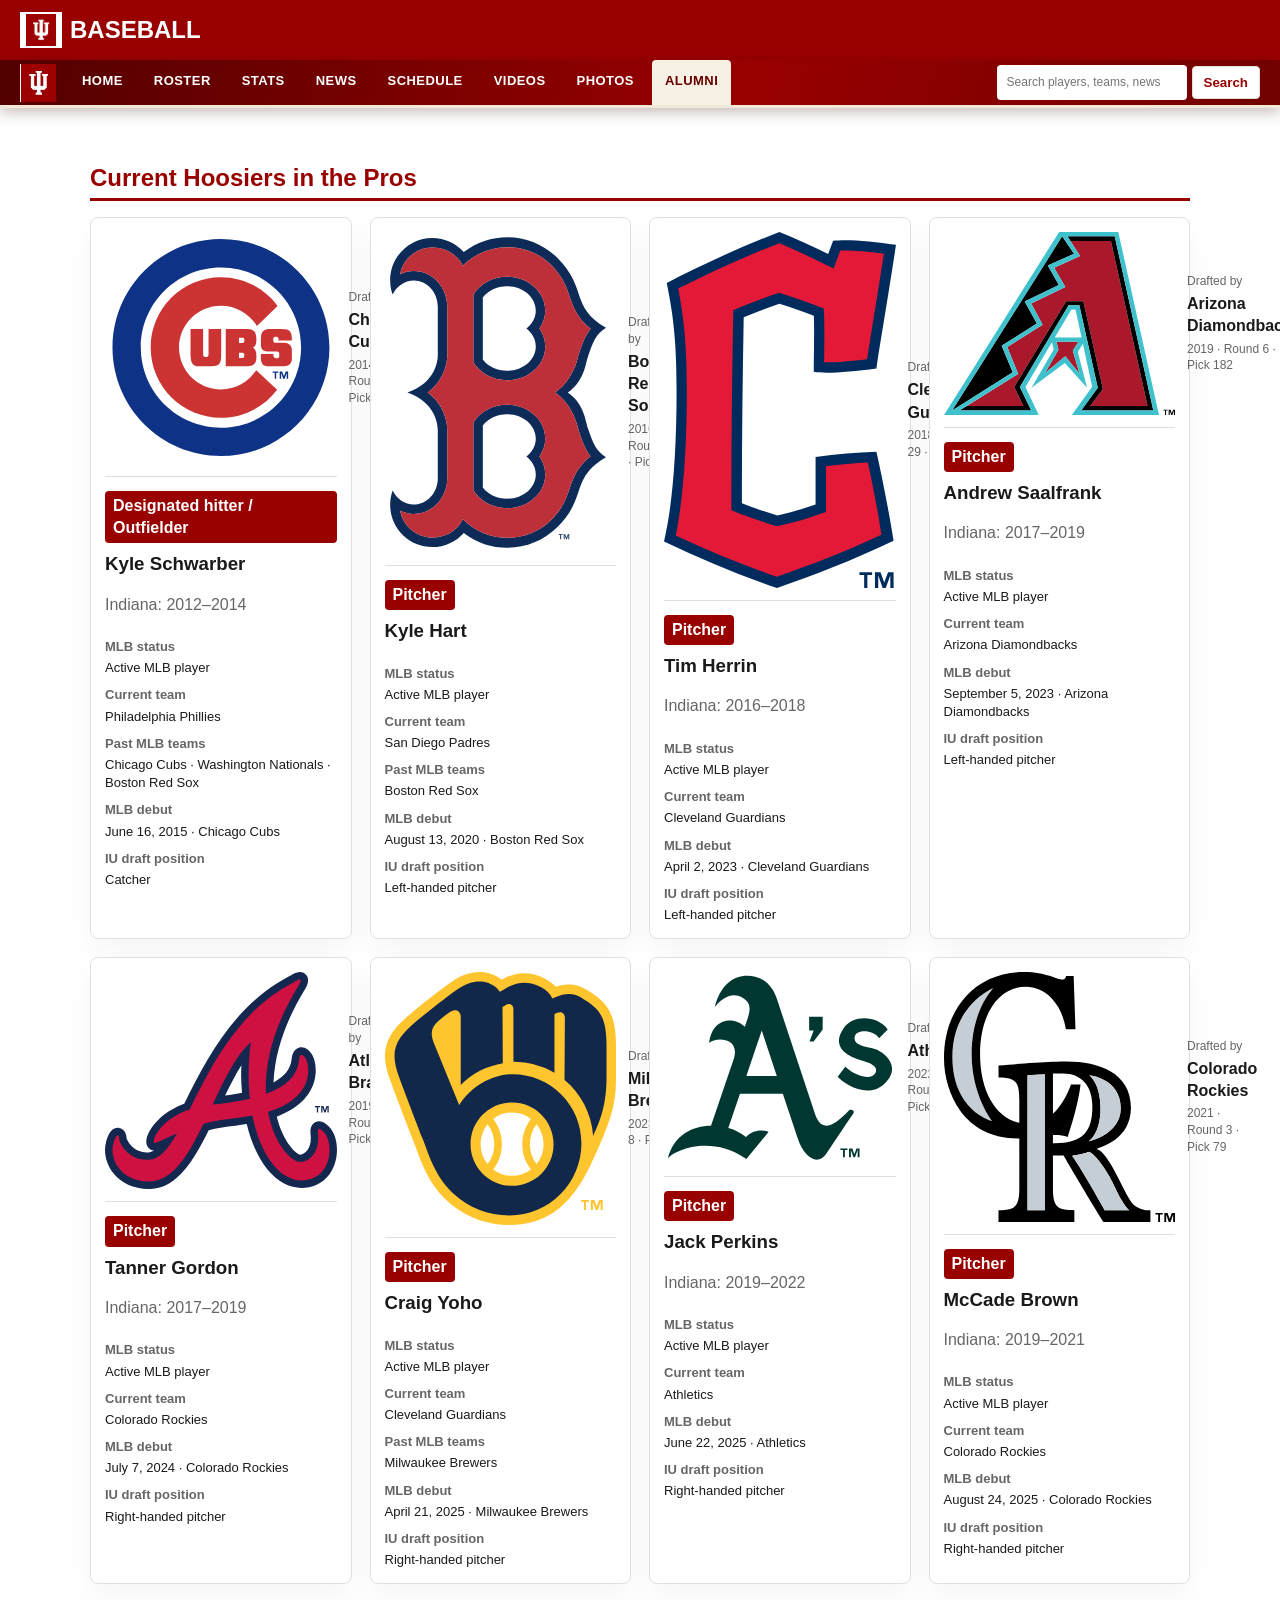
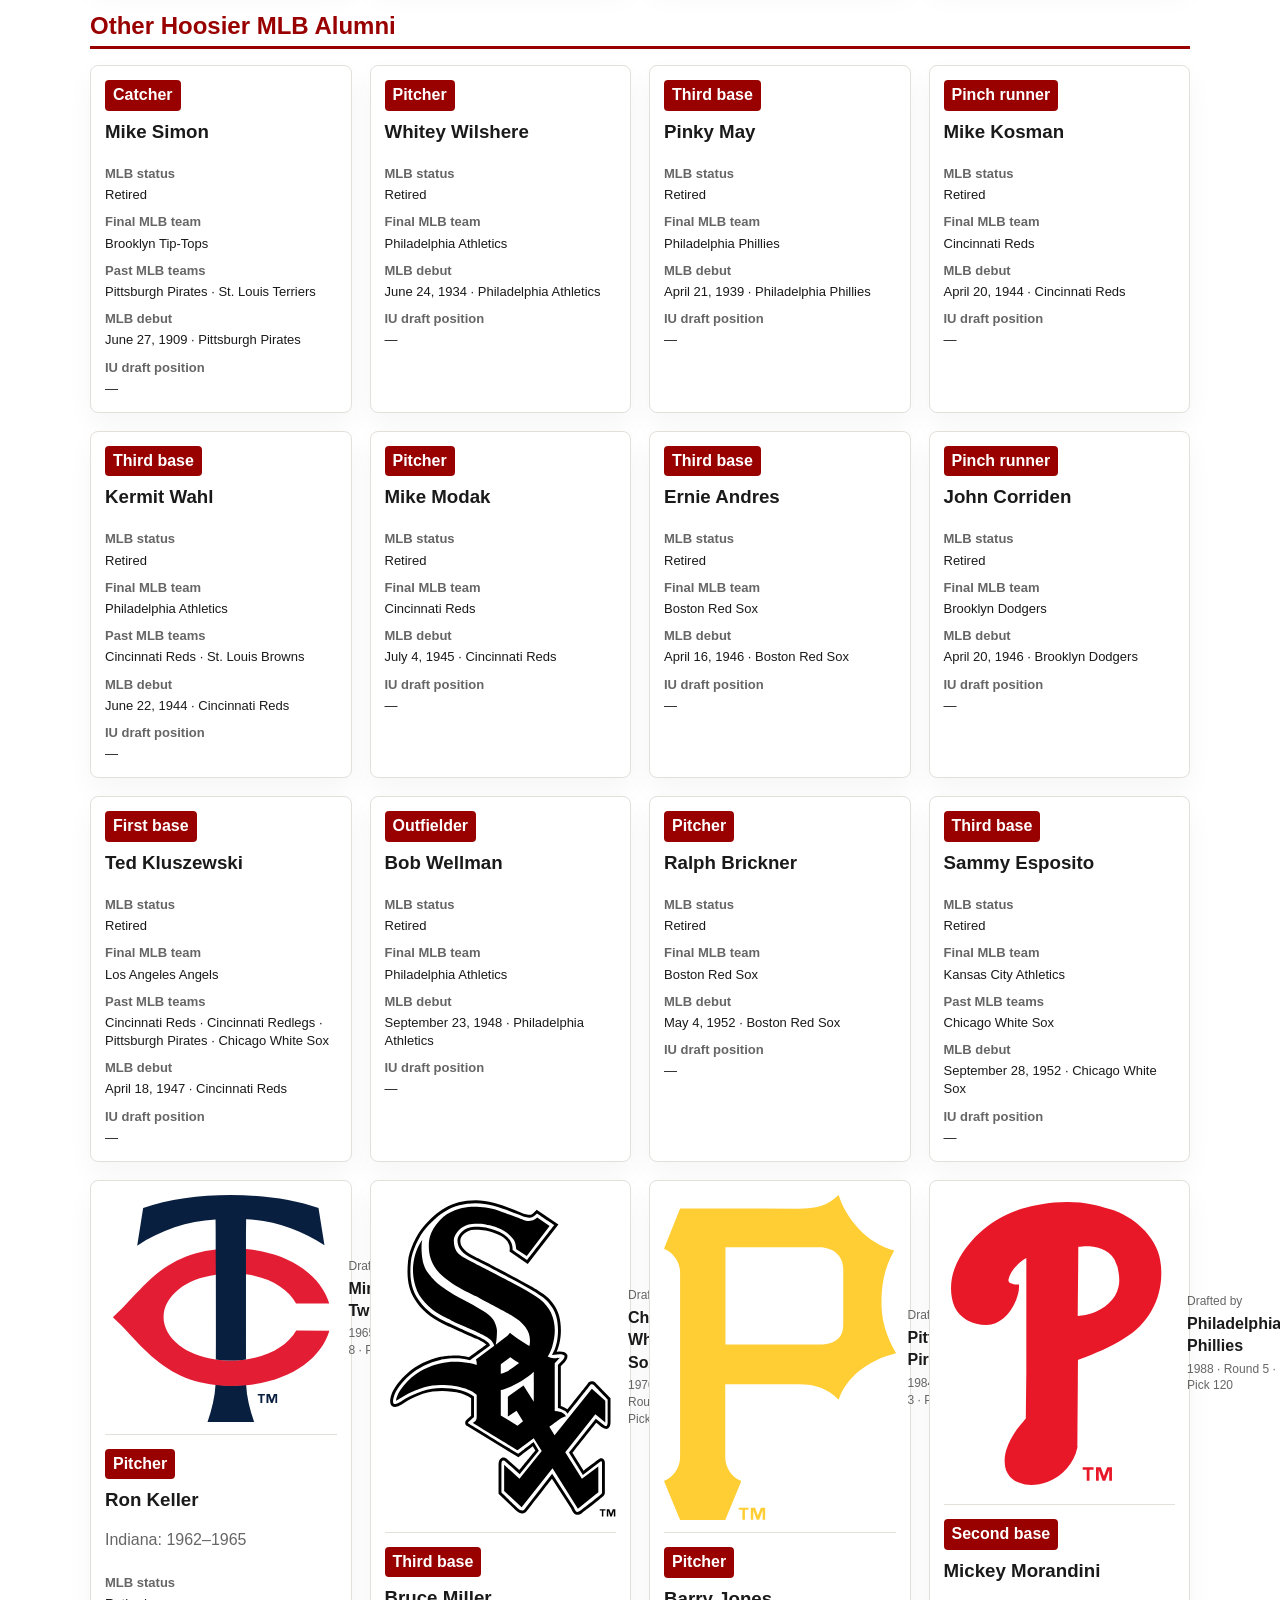
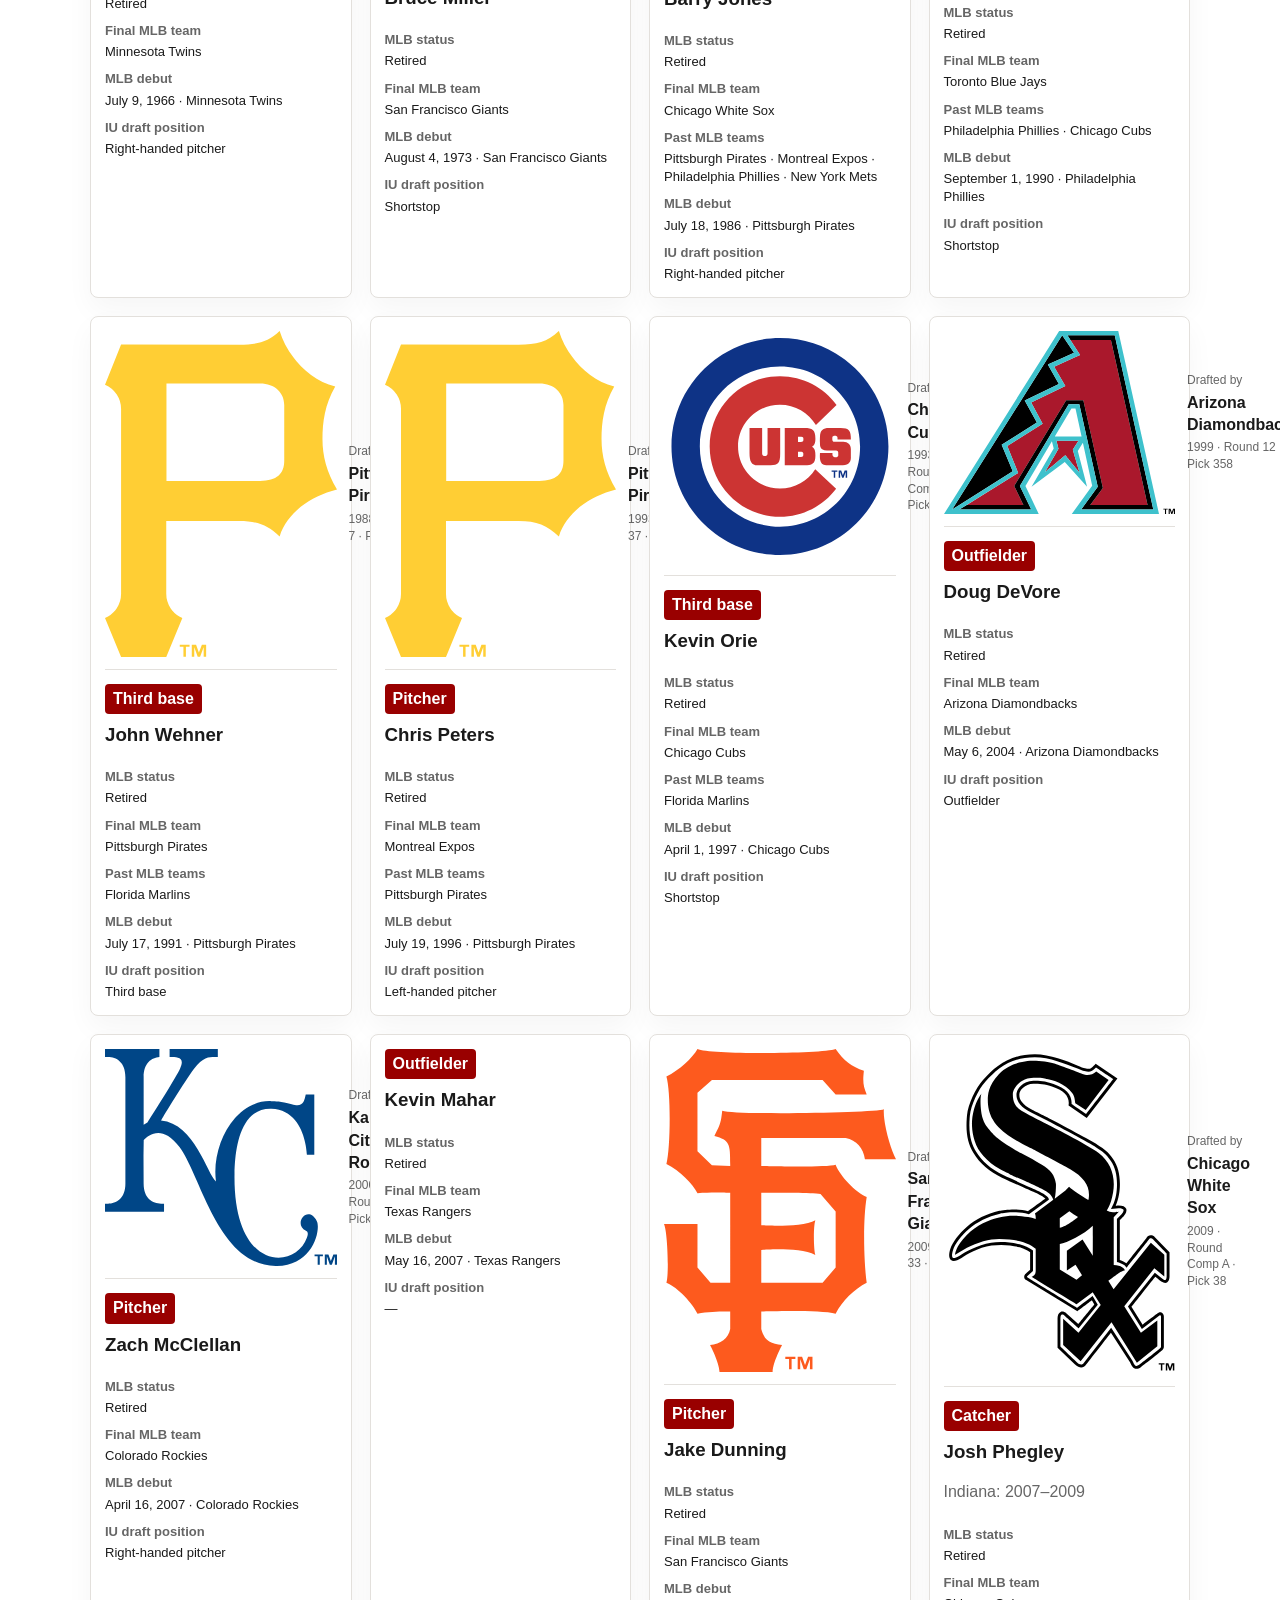
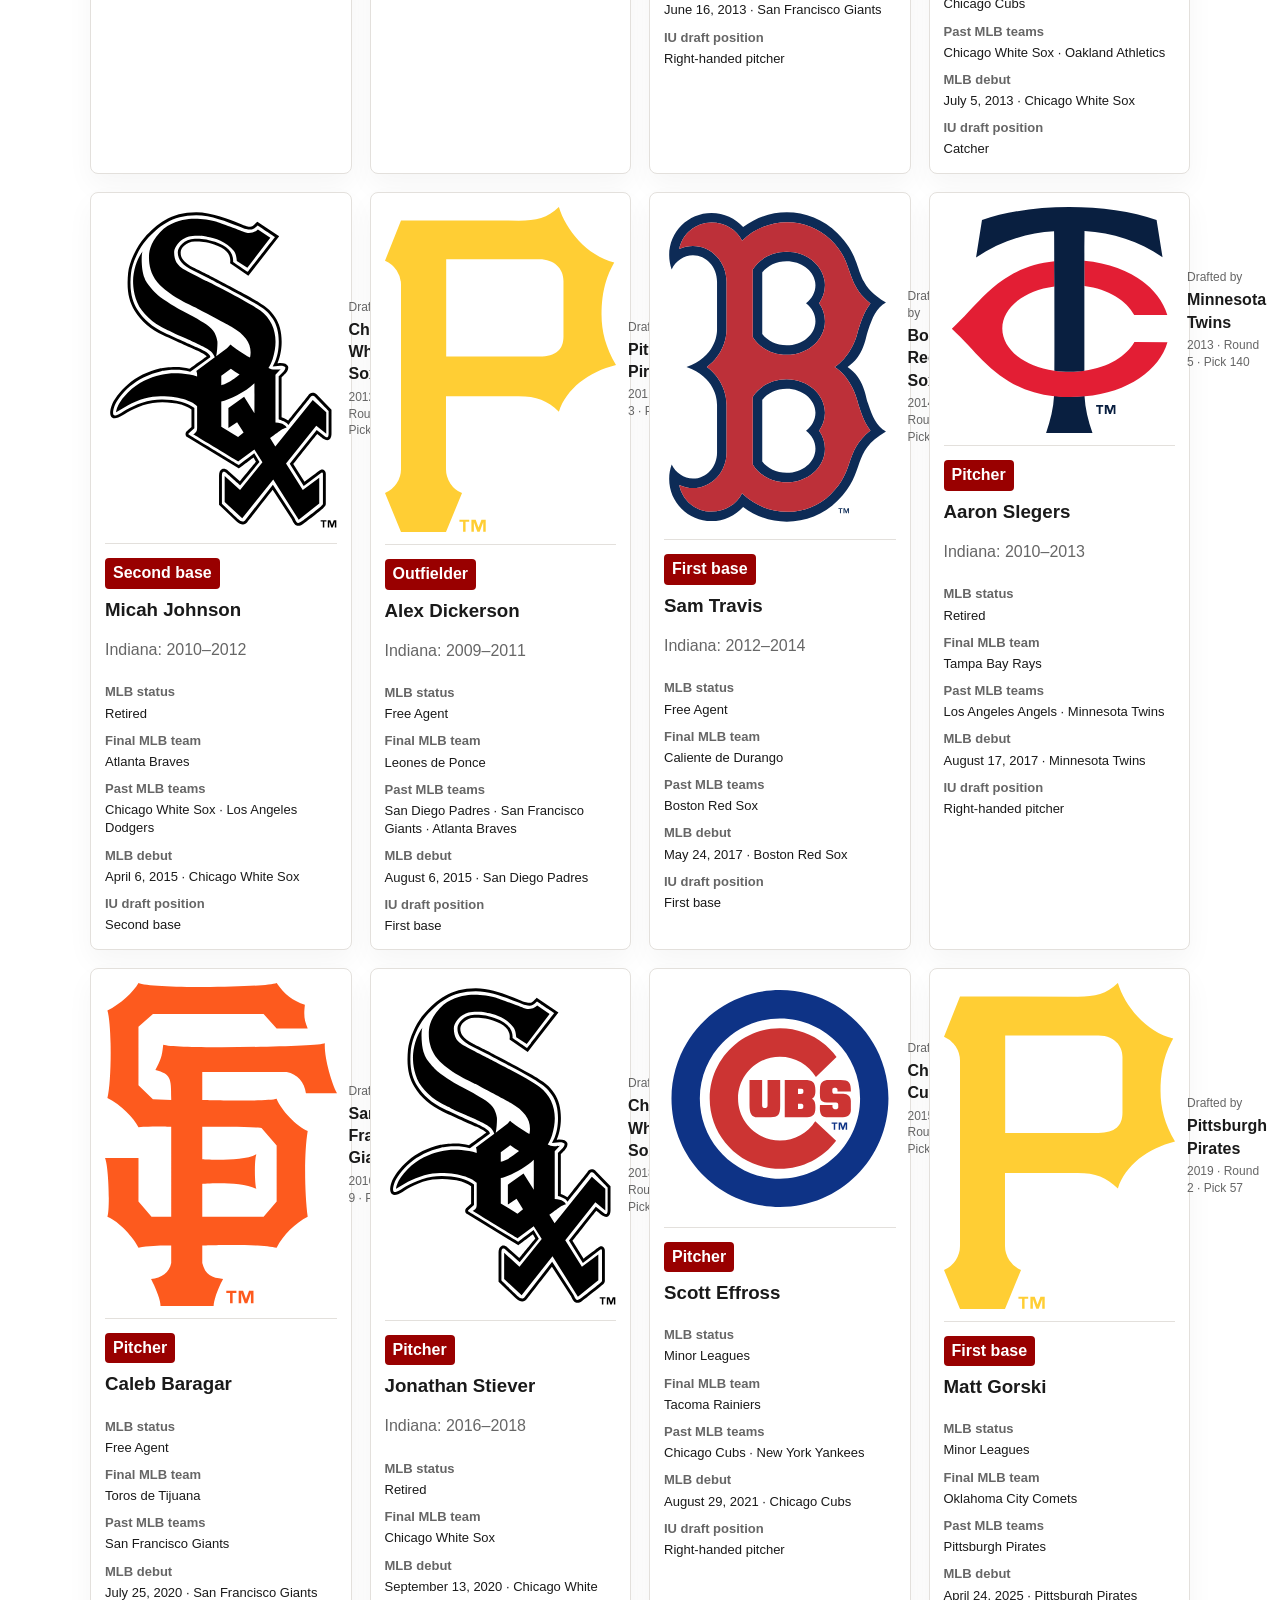
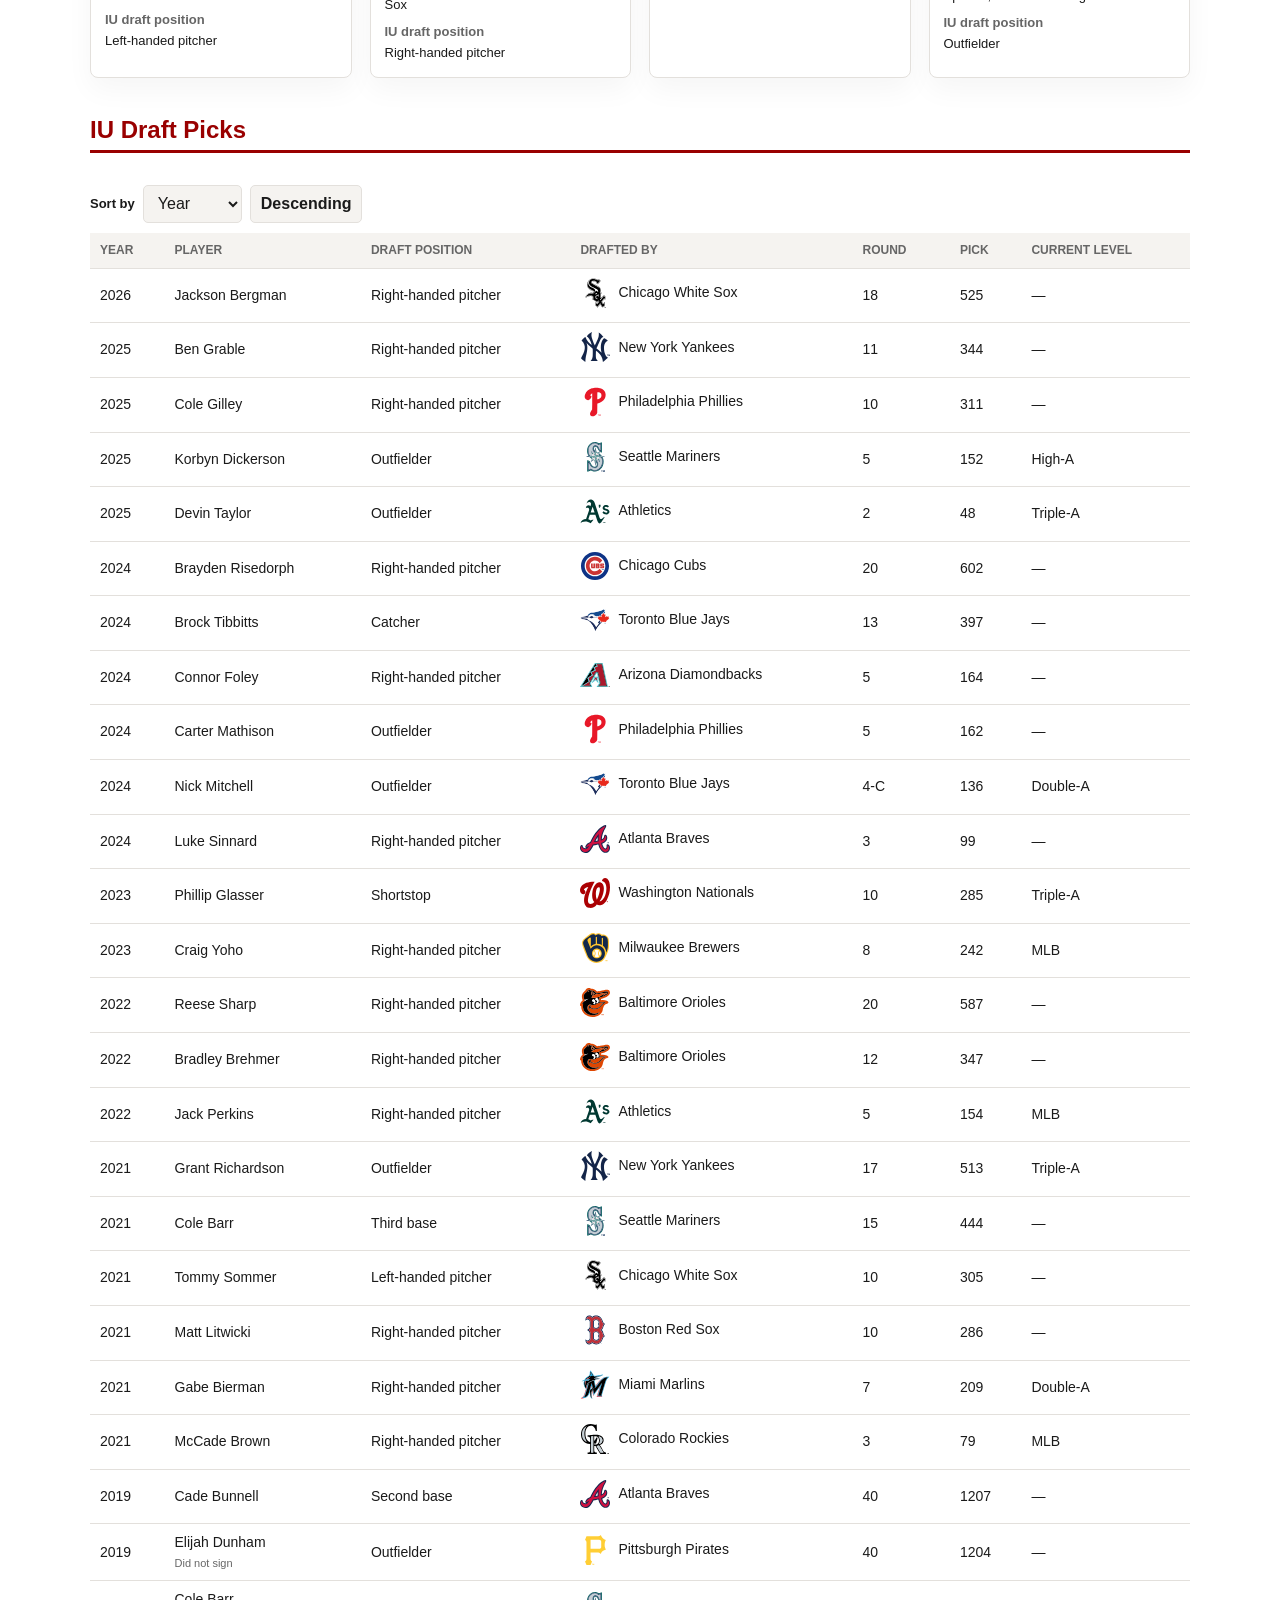
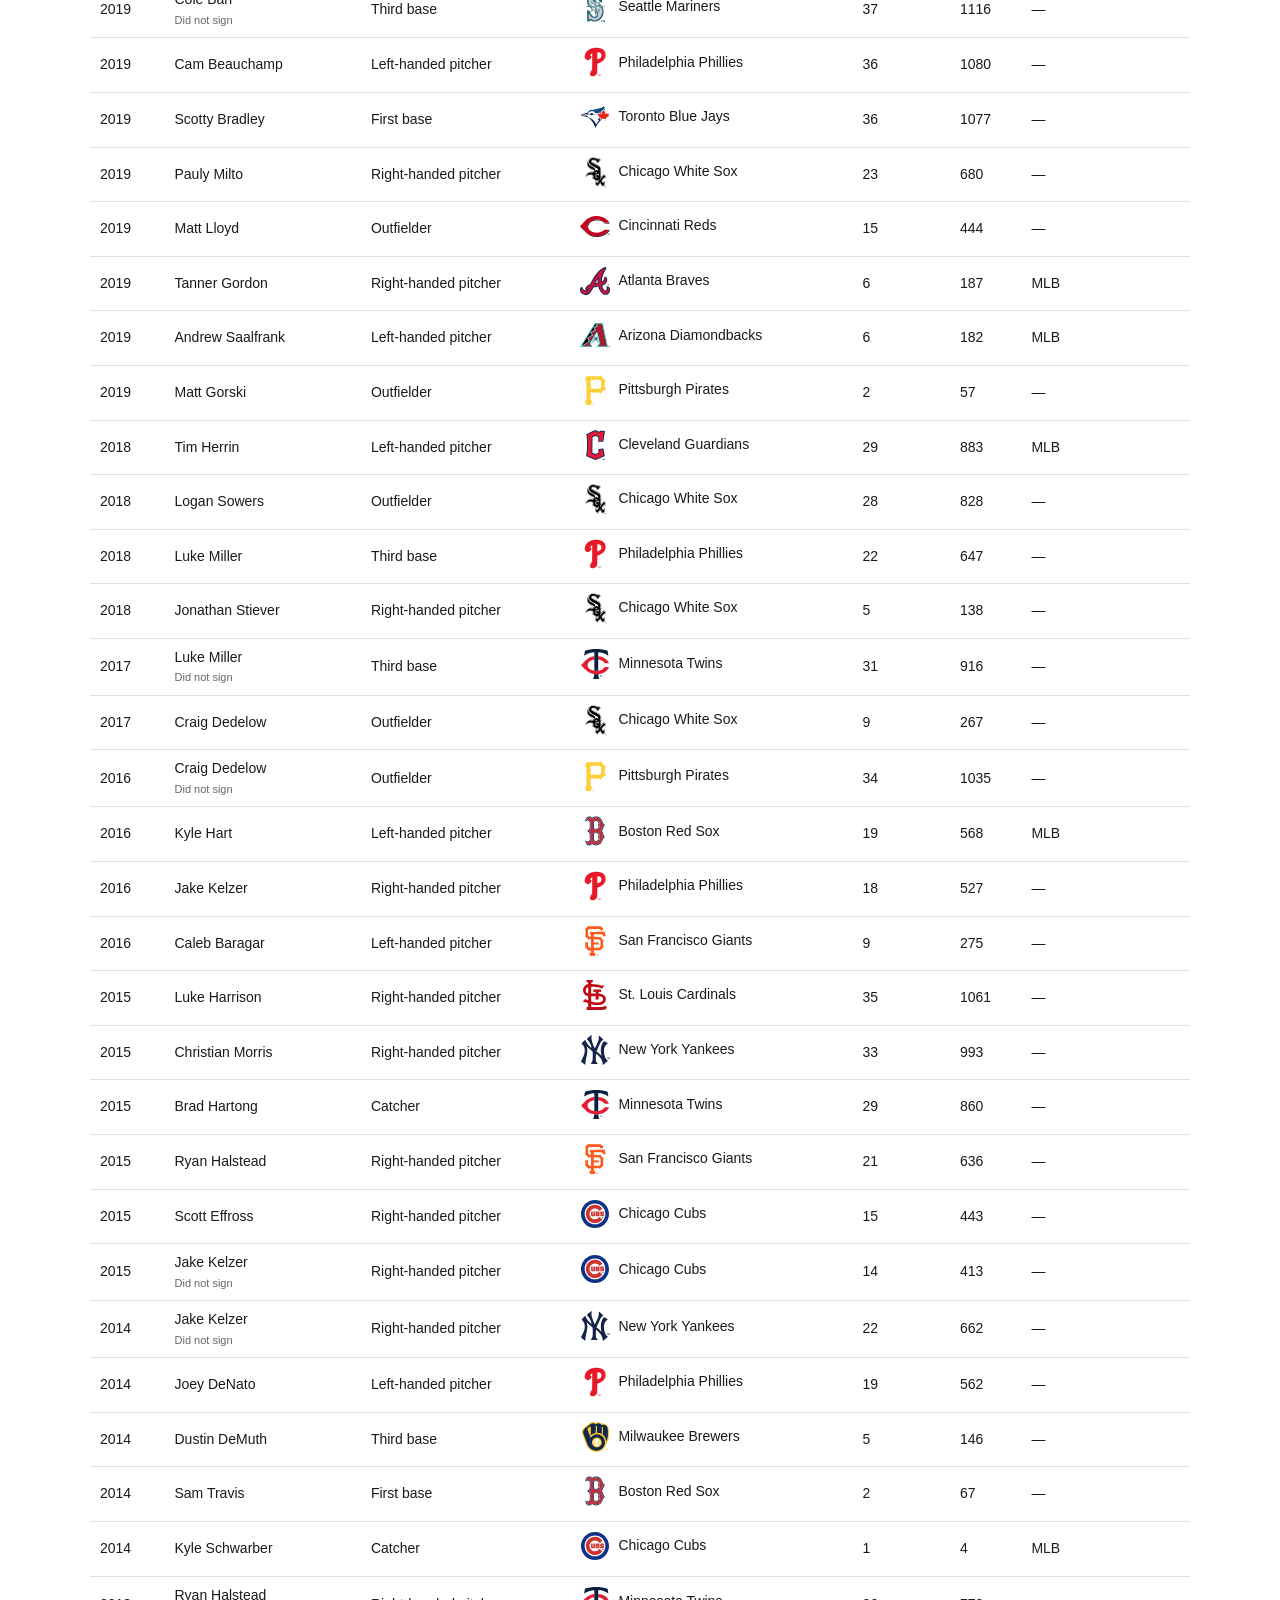
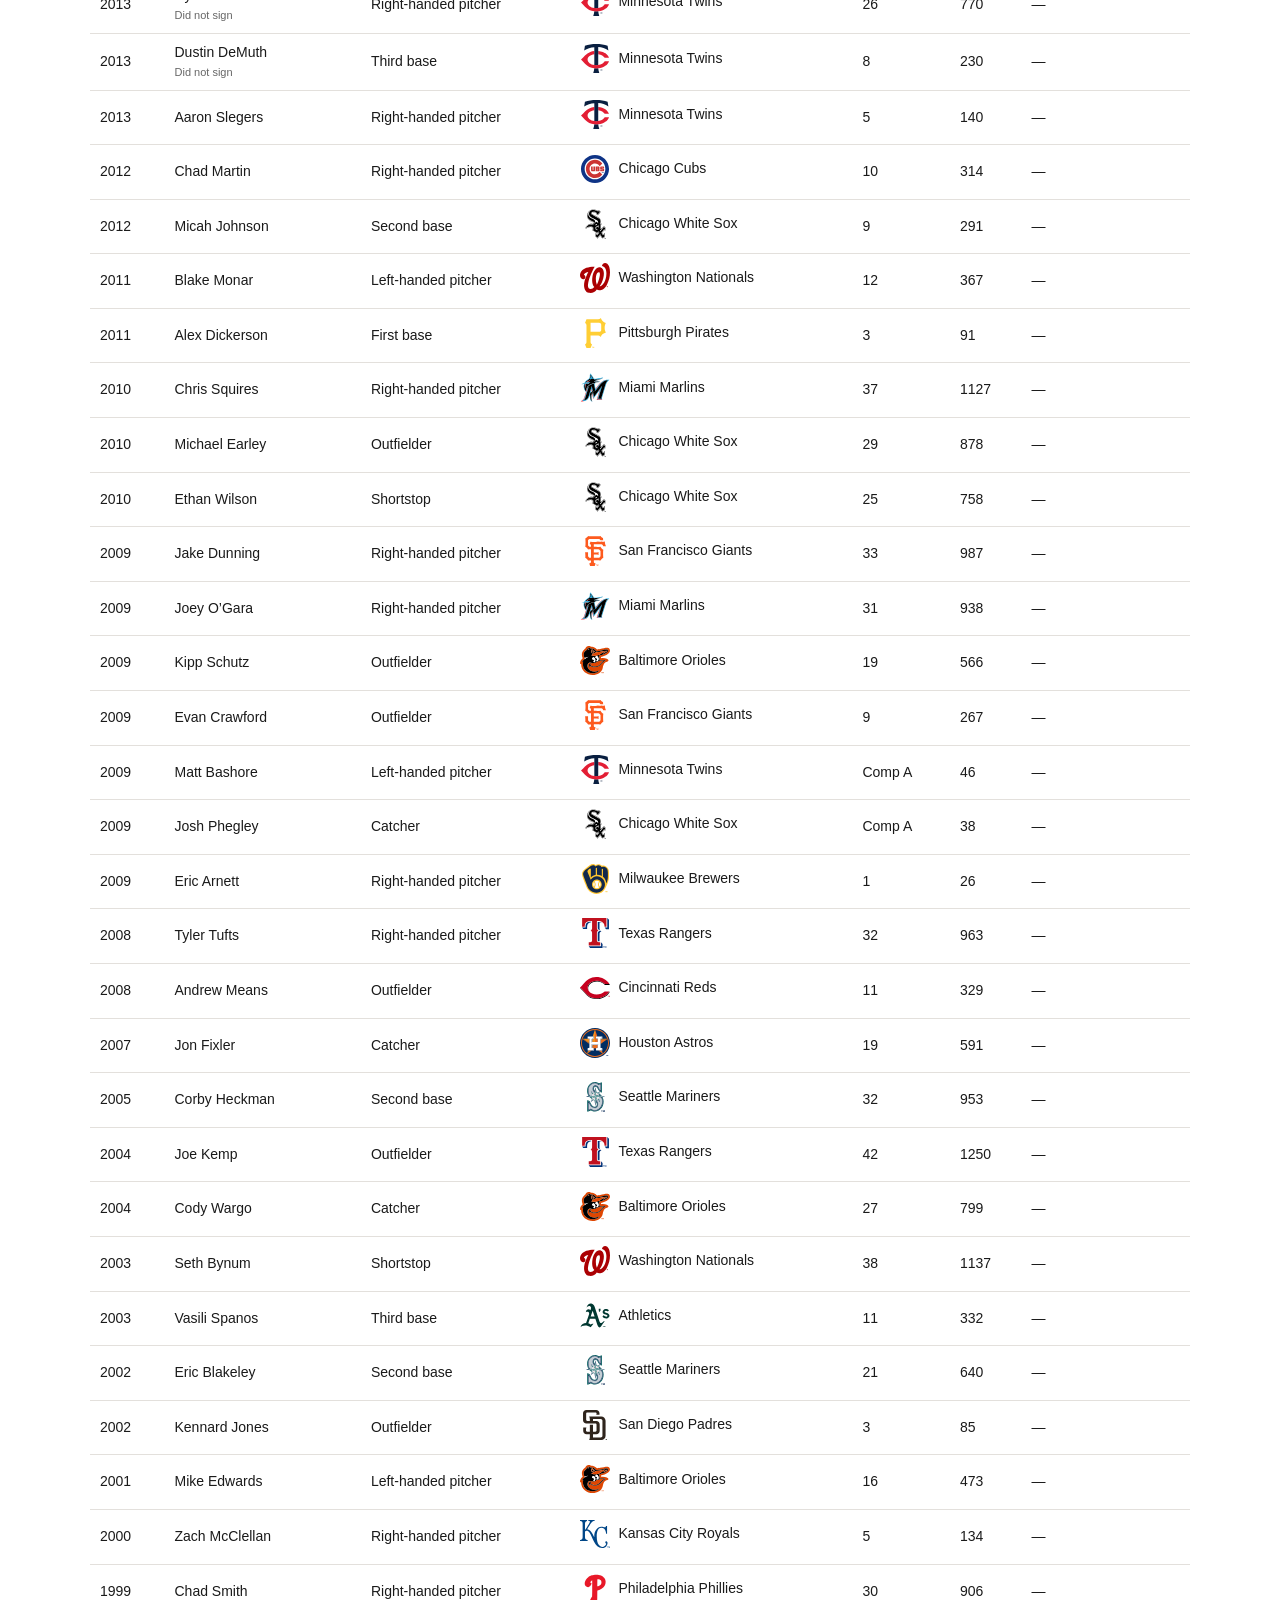
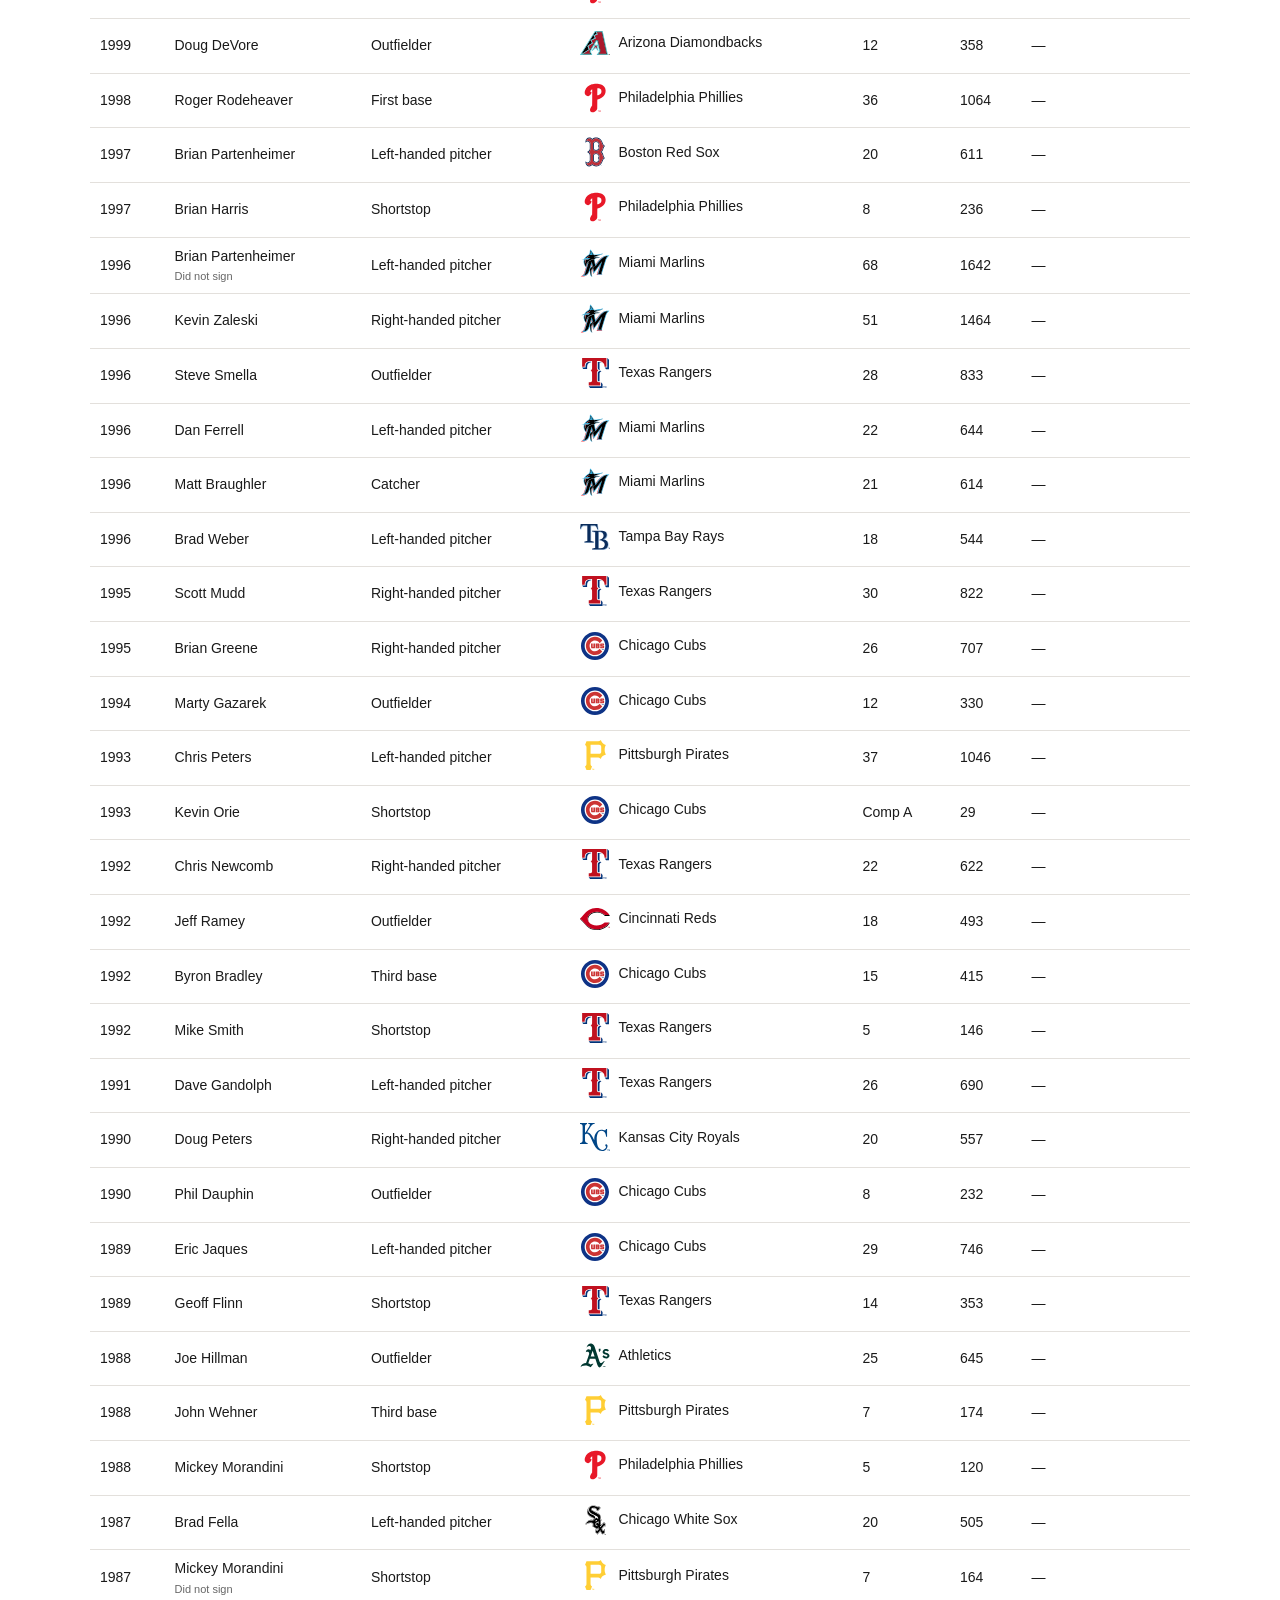
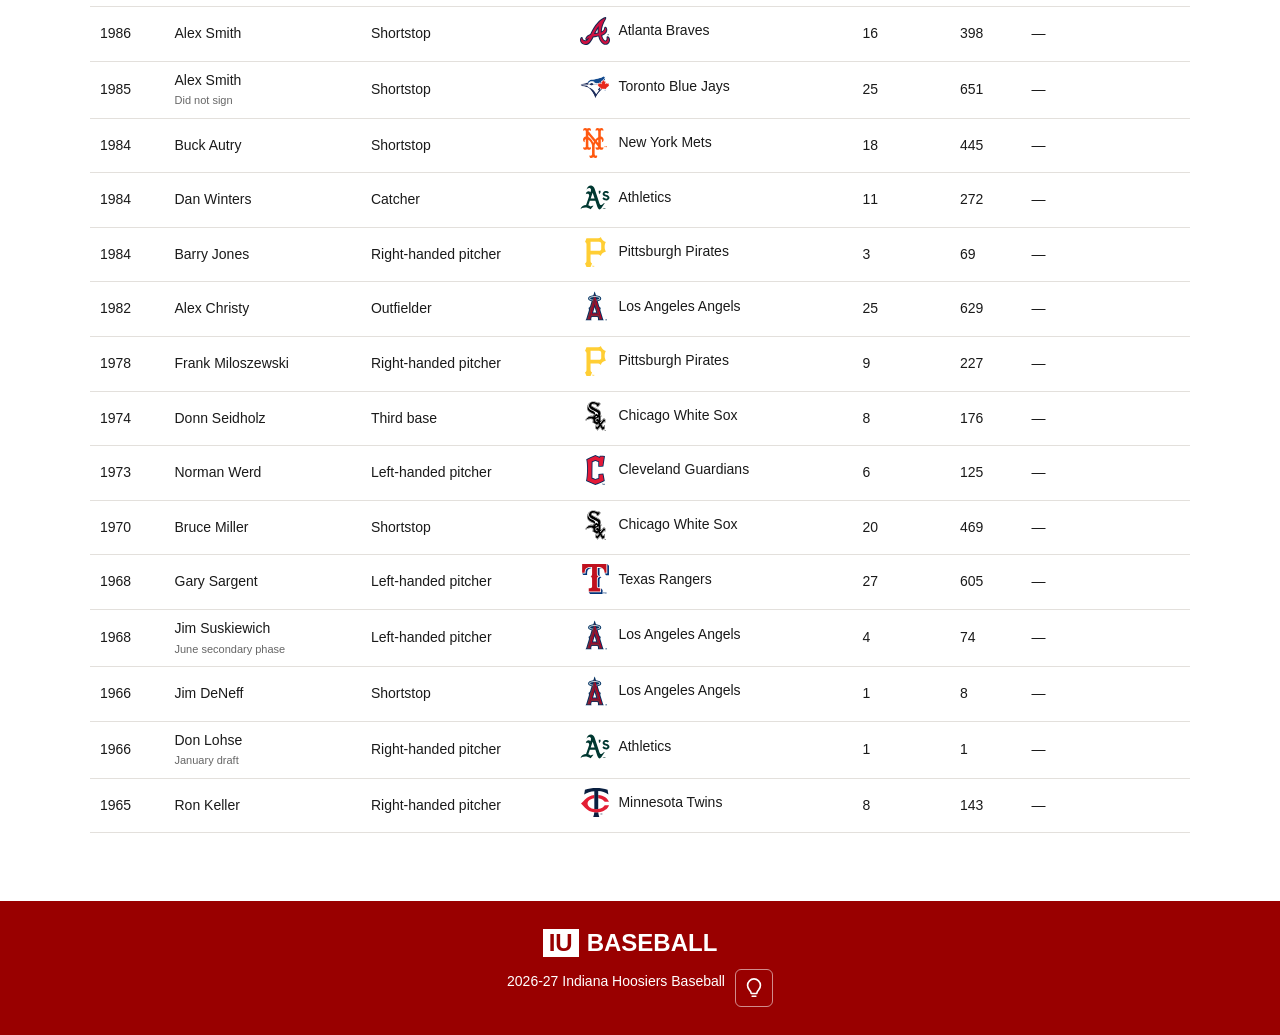
==== Alumni.html @ c3f351bb "hi" ====
<!DOCTYPE html>
<html lang="en"><head><meta charset="utf-8">
<meta name="viewport" content="width=device-width,initial-scale=1">
<title>IU Baseball - Alumni</title>
<link rel="stylesheet" href="style.css">
</head><body>
<header class="top"><a class="brand" href="index.html"><b><img src="images/iu-altius-logo.jpg" alt="IU"></b> BASEBALL</a></header>
<nav class="sub" aria-label="Main navigation"><a href="index.html">Home</a><a href="Roster.html">Roster</a><a href="Stats.html">Stats</a><a href="News.html">News</a><a href="Schedule.html">Schedule</a><a href="Videos.html">Videos</a><a href="Photos.html">Photos</a><form class="site-search" action="Search.html" role="search"><input type="search" name="q" placeholder="Search players, teams, news" aria-label="Search players, opponents, and articles"><button type="submit">Search</button></form></nav>
<main id="app" data-view="alumni"></main>
<footer><div class="brand" style="justify-content:center"><b>IU</b> BASEBALL</div>2026-27 Indiana Hoosiers Baseball</footer>
<script src="Data.js"></script>
<script src="DraftHistory.js"></script>
<script src="Render.js"></script>
<div class="modal-bg" id="modalBg"><div class="modal"><div class="mhead"><h3 id="mTitle"></h3><button class="mclose" onclick="closeModal()">&times;</button></div><div class="mbody" id="mBody"></div></div></div>
</body></html>
---- style.css ----
:root{--c:#990000;--d:#5c0000;--ink:#1a1a1a;--m:#666;--l:#e3e0dc;--s:#f5f3f0}

*{box-sizing:border-box}

body{
  margin:0;
  font-family:"Helvetica Neue",Arial,sans-serif;
  color:var(--ink);
  line-height:1.4;
}

a{
  color:inherit;
  text-decoration:none;
}

a:focus-visible{
  outline:3px solid #000;
  outline-offset:2px;
}

.top{
  background:var(--c);
  color:#fff;
  display:flex;
  align-items:center;
  padding:0 20px;
  height:60px;
  gap:8px;
}

.brand{
  font:700 24px/1 Impact,"Arial Narrow",sans-serif;
  display:flex;
  gap:8px;
  align-items:center;
  margin-right:20px;
}

.brand b{
  background:#fff;
  color:var(--c);
  padding:2px 6px;
  display:flex;
  align-items:center;
  justify-content:center;
}

.brand b img{
  display:block;
  width:30px;
  height:32px;
  object-fit:contain;
}

.top nav{
  display:flex;
  overflow-x:auto;
}

.top nav a{
  padding:20px 13px;
  font-weight:600;
  font-size:14px;
  white-space:nowrap;
}

.top nav a:hover{
  background:var(--d);
}

.sub{
  position:sticky;
  top:0;
  z-index:30;
  background:linear-gradient(105deg,#520000 0%,#990000 58%,#710000 100%);
  border-bottom:3px solid #f2e8d7;
  box-shadow:0 4px 14px rgba(56,0,0,.28);
  display:flex;
  align-items:center;
  gap:5px;
  padding:0 20px;
  overflow-x:auto;
  scrollbar-width:thin;
}

.sub .sp{
  font:700 21px Impact,"Arial Narrow",sans-serif;
  color:var(--c);
  margin-right:24px;
}

.sub:before{
  content:"";
  display:block;
  width:32px;
  height:34px;
  background:#fff url("images/iu-altius-logo.jpg") center/contain no-repeat;
  padding:2px;
  margin-right:8px;
  flex:none;
}

.sub a{
  padding:12px 13px;
  color:#fff;
  font-weight:700;
  font-size:13px;
  letter-spacing:.035em;
  text-transform:uppercase;
  border-bottom:3px solid transparent;
  border-radius:4px 4px 0 0;
  white-space:nowrap;
  transition:background .18s,color .18s,transform .18s;
}

.sub a:hover{
  background:rgba(255,255,255,.15);
  color:#fff;
  transform:translateY(-1px);
}

.sub a.on{
  color:#690000;
  background:#f7f0e4;
  border-bottom-color:#f7f0e4;
}

.wrap{
  max-width:1140px;
  margin:0 auto;
  padding:28px 20px;
}

h2{
  font:700 24px Impact,"Arial Narrow",sans-serif;
  color:var(--c);
  border-bottom:3px solid var(--c);
  padding-bottom:6px;
  margin:32px 0 16px;
}

h2:first-child{
  margin-top:0;
}

/* =========================
   HERO
   ========================= */

.hero{
  position:relative;
  height:440px;
  background:#f7f0e4;
  color:#fff;
  display:flex;
  align-items:flex-end;
  overflow:hidden;
}

.hero:after{
  content:"";
  position:absolute;
  z-index:1;
  inset:0;
  pointer-events:none;
  background:linear-gradient(transparent 42%,rgba(80,0,0,.88));
}

.hero .hero-image{
  position:absolute;
  inset:0;
  width:100%;
  height:100%;
  object-fit:contain;
  background:#f7f0e4;
  opacity:0;
  transition:opacity .8s ease;
}

.hero .hero-image.active{
  opacity:1;
}

.hero .hero-content{
  position:relative;
  z-index:2;
  padding:32px 20px 76px;
  max-width:1140px;
  margin:0 auto;
  width:100%;
}

.hero-slider{
  position:relative;
}

.tag{
  background:var(--c);
  padding:2px 8px;
  font-size:13px;
  font-weight:700;
  margin-right:8px;
}

.hero h1{
  font:700 clamp(26px,5vw,48px)/1.05 Impact,"Arial Narrow",sans-serif;
  margin:10px 0 0;
  max-width:min(800px,calc(100% - 120px));
}

.hero-controls{
  position:absolute;
  z-index:3;
  right:20px;
  bottom:12px;
  display:flex;
  align-items:center;
  gap:8px;
  padding:6px 8px;
  background:rgba(80,0,0,.82);
  border-radius:4px;
}

.hero-controls button{
  min-width:34px;
  height:32px;
  border:1px solid rgba(255,255,255,.55);
  background:transparent;
  color:#fff;
  font-weight:700;
  cursor:pointer;
}

.hero-controls button:hover,
.hero-controls button:focus-visible{
  background:var(--c);
}

.hero-dots{
  display:flex;
  align-items:center;
  gap:6px;
}

.hero-dots .story-dot{
  min-width:12px;
  width:12px;
  height:12px;
  border:0;
  border-radius:50%;
  padding:0;
  background:#aaa;
}

.hero-dots .story-dot.on{
  background:#fff;
  box-shadow:0 0 0 2px var(--c);
}

/* =========================
   GENERAL CARDS
   ========================= */

.grid{
  display:grid;
  gap:18px;
  grid-template-columns:repeat(auto-fill,minmax(250px,1fr));
}

.card img{
  width:100%;
  aspect-ratio:16/9;
  object-fit:contain;
  background:#f7f0e4;
  display:block;
}

.card h3{
  font-size:16px;
  margin:8px 0 2px;
}

.card:hover h3{
  color:var(--c);
}

.card small,
.date{
  color:var(--m);
  font-size:13px;
}

/* =========================
   GAMES
   ========================= */

.game{
  display:grid;
  grid-template-columns:110px 56px 1fr 130px;
  gap:12px;
  align-items:center;
  padding:10px 4px;
  border-bottom:1px solid var(--l);
}

.game img{
  width:48px;
  height:48px;
  object-fit:contain;
}

.game b{
  font-size:16px;
}

.game span{
  color:var(--m);
  font-size:13px;
  display:block;
}

.pill{
  background:var(--c);
  color:#fff;
  font-size:11px;
  padding:1px 6px;
  margin-left:6px;
  font-weight:700;
  font-style:normal;
}

/* =========================
   PLAYER / ROSTER CARDS
   ========================= */

.pl{
  text-align:center;
  display:block;
  position:relative;
  overflow:hidden;
  border:1px solid var(--l);
}

/*
   ALL roster cards use the exact same
   340px tall image area.
*/
.pl .ph-wrap{
  width:100%;
  height:340px;
  overflow:hidden;
  background:var(--s);
  display:flex;
  align-items:flex-start;
  justify-content:center;
  position:relative;
}

/*
   REAL PLAYER PHOTOS

   contain = don't crop the player
   center top = prioritize the player's
   head and hat at the top
*/
.pl img.ph{
  display:block;
  width:100%;
  height:100%;
  object-fit:cover;
  object-position:center 12%;
  transform:scale(1.05);
  transform-origin:center top;
  background:var(--s);
}

.top-row,
.team-stats-row{
  display:grid;
  gap:18px;
  grid-template-columns:1.2fr 1fr;
  margin:18px 0 8px;
}

.panel{
  background:#fff;
  border:1px solid var(--l);
  border-radius:12px;
  padding:16px 18px;
  box-shadow:0 12px 28px rgba(0,0,0,.04);
}

.panel h2{
  margin:0 0 12px;
  padding-bottom:6px;
  font-size:22px;
}

.mini-table{
  width:100%;
  border-collapse:collapse;
  font-size:13px;
}

.mini-table th,
.mini-table td{
  padding:8px 6px;
  border-bottom:1px solid var(--l);
  text-align:left;
}

.mini-table th{
  font-size:11px;
  text-transform:uppercase;
  letter-spacing:.08em;
  color:var(--m);
}

.mini-table .active td{
  background:rgba(153,0,0,.04);
  color:var(--c);
  font-weight:700;
}

.leaders-grid{
  display:grid;
  gap:10px;
}

.leader-item{
  display:flex;
  align-items:center;
  gap:10px;
  padding:8px 0;
  border-bottom:1px solid var(--l);
}

.leader-item:last-child{
  border-bottom:0;
}

.leader-item img{
  width:52px;
  height:52px;
  object-fit:cover;
  border-radius:50%;
  border:1px solid var(--l);
  background:var(--s);
}

.leader-item strong,
.leader-item span,
.leader-item b{
  display:block;
}

.leader-item span{
  color:var(--m);
  font-size:12px;
  text-transform:uppercase;
}

.leader-item b{
  color:var(--c);
  font-size:16px;
}

@media (max-width: 720px){
  .top-row,
  .team-stats-row,
  .two{
    grid-template-columns:1fr;
  }
}

.site-search{
  display:flex;
  align-items:center;
  gap:5px;
  margin-left:auto;
  padding:5px 0 5px 8px;
  flex:none;
}

.site-search input{
  width:190px;
  border:1px solid rgba(255,255,255,.4);
  border-radius:4px;
  background:#fff;
  padding:8px 9px;
  font:inherit;
  font-size:12px;
}

.site-search button,
.roster-filters button{
  border:1px solid #e3e0dc;
  background:#fff;
  color:var(--c);
  border-radius:4px;
  padding:8px 11px;
  font-weight:700;
  cursor:pointer;
}

.site-search button:hover,
.roster-filters button:hover,
.roster-filters button.on{
  background:#f2e8d7;
  color:var(--d);
}

.roster-filters{
  display:flex;
  flex-wrap:wrap;
  gap:8px;
}

.roster-grid{
  grid-template-columns:repeat(auto-fill,minmax(170px,1fr));
}

.pl[role="link"]{
  cursor:pointer;
}

.roster-grid .pl[hidden]{
  display:none;
}

.pl[role="link"]:focus-visible{
  outline:3px solid var(--c);
  outline-offset:3px;
}

.page-heading,
.section-heading{
  display:flex;
  align-items:center;
  justify-content:space-between;
  gap:12px;
}

.page-heading h2,
.section-heading h2{
  flex:1;
}

.season-control{
  display:flex;
  align-items:center;
  gap:8px;
  white-space:nowrap;
  font-size:13px;
  font-weight:700;
}

.season-control select{
  border:1px solid var(--l);
  border-radius:4px;
  background:#fff;
  padding:8px 10px;
  font:inherit;
}

.home-dashboard{
  display:grid;
  grid-template-columns:1.1fr .9fr;
  gap:18px;
  margin:18px 0;
}

.section-heading a,
.back-link{
  color:var(--c);
  font-weight:700;
  font-size:13px;
}

.empty-state{
  color:var(--m);
  font-size:14px;
  margin:12px 0;
}

.result-list{
  display:grid;
  gap:8px;
}

.result-card{
  display:flex;
  flex-direction:column;
  align-items:flex-start;
  gap:4px;
  width:100%;
  border:1px solid var(--l);
  border-radius:6px;
  background:#fff;
  padding:10px 12px;
  color:var(--ink);
  text-align:left;
  cursor:pointer;
}

.result-card:hover,
.search-results button:hover{
  border-color:var(--c);
  background:#fbf8f3;
}

.result-card span,
.result-card small{
  color:var(--m);
  font-size:12px;
}

.home-leaders{
  margin:18px 0;
}

.leaders-grid{
  grid-template-columns:repeat(auto-fit,minmax(150px,1fr));
}

.leader-item{
  color:inherit;
}

.leader-item:hover strong{
  color:var(--c);
}

.team-stats-row{
  margin:18px 0;
}

.team-stats-row>.panel{
  min-width:0;
}

.stats-table{
  width:100%;
  border-collapse:collapse;
  white-space:nowrap;
  font-size:13px;
}

.stats-table th,
.stats-table td{
  padding:8px 7px;
  border-bottom:1px solid var(--l);
  text-align:left;
}

.stats-table th button{
  border:0;
  background:none;
  color:var(--m);
  padding:0;
  font:700 11px Arial,sans-serif;
  cursor:pointer;
}

.stats-table th button:hover,
.stats-table td a{
  color:var(--c);
}

.table-scroll{
  max-width:100%;
  overflow-x:auto;
}

.empty-cell{
  color:var(--m);
  padding:12px !important;
}

.series-dates button{
  min-height:76px;
  padding:10px 12px;
  border:0;
  border-right:1px solid var(--l);
  background:#fff;
  text-align:left;
  cursor:pointer;
}

.series-dates button:hover{
  background:#fbf8f3;
}

.series-dates button b,
.series-dates button span,
.series-dates button small{
  display:block;
}

.series-dates button small{
  color:var(--c);
  font-size:11px;
  margin-top:5px;
}

.game-detail dl,
.profile-bio dl{
  display:grid;
  grid-template-columns:minmax(120px,.7fr) 1fr;
  gap:8px 14px;
}

.game-detail dt,
.profile-bio dt{
  color:var(--m);
  font-weight:700;
}

.game-detail dd,
.profile-bio dd{
  margin:0;
}

.button-link{
  display:inline-block;
  border-radius:4px;
  background:var(--c);
  color:#fff;
  padding:9px 13px;
  font-weight:700;
}

.player-profile{
  display:grid;
  grid-template-columns:minmax(220px,.8fr) 1.2fr;
  gap:18px;
  margin:16px 0;
}

.profile-photo{
  width:100%;
  max-height:480px;
  object-fit:cover;
  object-position:center 8%;
  border-radius:10px;
  background:#fff;
}

.profile-bio h2{
  margin-top:0;
}

.profile-number{
  display:inline-block;
  color:#fff;
  background:var(--c);
  border-radius:4px;
  padding:4px 8px;
  font-weight:700;
}

.profile-stats,
.player-profile~.panel{
  margin:18px 0;
}

.search-results{
  display:grid;
  gap:8px;
  margin-bottom:20px;
}

.search-results button{
  border:1px solid var(--l);
  border-radius:5px;
  background:#fff;
  color:var(--ink);
  padding:12px;
  text-align:left;
  cursor:pointer;
}

@media (max-width: 720px){
  .home-dashboard,
  .player-profile{
    grid-template-columns:1fr;
  }

  .profile-photo{
    max-height:420px;
  }

  .site-search input{
    width:150px;
  }

  .page-heading{
    align-items:flex-start;
    flex-direction:column;
  }
}

/*
   IU LOGO FALLBACK

   Takes up the FULL 340px photo section
   instead of being limited to a small
   logo in the middle.
*/
.pl img.iulogo,
.pl .iulogo{
  display:block;
  width:100%;
  height:100%;
  max-width:none;
  max-height:none;
  object-fit:contain;
  object-position:center center;
  background:#fff;
  padding:0;
  margin:0;
}

/* Non-image placeholder */
.ph{
  background:linear-gradient(160deg,var(--c),var(--d));
  color:#fff;
  display:flex;
  flex-direction:column;
  align-items:center;
  justify-content:center;
  font:700 44px Impact,sans-serif;
  position:relative;
  width:100%;
  height:100%;
}

.ph small{
  font:600 13px Arial;
  opacity:.8;
}

.ph i{
  position:absolute;
  top:6px;
  left:8px;
  font:700 18px Arial;
  font-style:normal;
}

.pl h3{
  font-size:15px;
  margin:8px 0 0;
}

.pl p{
  margin:2px 0;
  font-size:13px;
  color:var(--m);
}

.pl .meta{
  padding:8px 6px;
}

/* Player hover overlay */

.pl .ov{
  position:absolute;
  inset:0;
  background:rgba(0,0,0,.72);
  display:flex;
  flex-direction:column;
  align-items:center;
  justify-content:center;
  gap:8px;
  opacity:0;
  transition:opacity .15s;
}

.pl:hover .ov,
.pl:focus-within .ov{
  opacity:1;
}

.ov button{
  background:#fff;
  color:var(--c);
  border:0;
  font-weight:700;
  font-size:12px;
  padding:6px 14px;
  cursor:pointer;
}

.ov button:hover{
  background:var(--s);
}

/* =========================
   COACHES
   ========================= */

.co{
  display:flex;
  gap:14px;
  align-items:center;
}

.co img{
  width:70px;
  height:95px;
  object-fit:contain;
}

.note{
  background:var(--s);
  border-left:4px solid var(--c);
  padding:10px 14px;
  font-size:13px;
  color:var(--m);
  margin-top:24px;
}

.two{
  display:grid;
  gap:28px;
  grid-template-columns:2fr 1fr;
}

/* =========================
   SCHEDULE
   ========================= */

.schedule-filters{
  display:flex;
  flex-wrap:wrap;
  gap:8px;
  margin:18px 0 8px;
}

.schedule-filters button{
  border:1px solid var(--l);
  background:#fff;
  color:var(--ink);
  padding:8px 14px;
  font-weight:700;
  cursor:pointer;
}

.schedule-filters button:hover,
.schedule-filters button.on{
  background:var(--c);
  border-color:var(--c);
  color:#fff;
}

.schedule-count{
  font-size:13px;
  color:var(--m);
  margin:8px 0 14px;
}

.schedule-grid{
  display:grid;
  grid-template-columns:repeat(2,minmax(0,1fr));
  gap:14px;
}

.series{
  border:1px solid var(--l);
  background:#fff;
}

.series-head{
  display:flex;
  align-items:center;
  gap:12px;
  padding:12px;
  border-bottom:1px solid var(--l);
}

.series-head img{
  width:52px;
  height:52px;
  object-fit:contain;
  flex:none;
}

.series-head div{
  min-width:0;
  flex:1;
}

.series-head h3{
  margin:0;
  font-size:16px;
}

.series-head p{
  margin:3px 0 0;
  color:var(--m);
  font-size:12px;
}

.series-badge{
  background:var(--s);
  color:var(--c);
  font-size:11px;
  font-weight:700;
  padding:4px 7px;
}

.series-dates{
  display:grid;
  grid-template-columns:repeat(auto-fit,minmax(94px,1fr));
}

.series-dates div{
  padding:10px 12px;
  border-right:1px solid var(--l);
}

.series-dates div:last-child{
  border-right:0;
}

.series-dates b,
.series-dates span{
  display:block;
}

.series-dates b{
  font-size:13px;
}

.series-dates span{
  color:var(--m);
  font-size:12px;
  margin-top:2px;
}

/* =========================
   FOOTER
   ========================= */

footer{
  background:var(--c);
  color:#fff;
  text-align:center;
  padding:28px 20px;
  font-size:14px;
  margin-top:40px;
}

/* =========================
   COUNTDOWN
   ========================= */

.countdown{
  background:linear-gradient(135deg,var(--d),var(--c));
  color:#fff;
  padding:22px 20px;
  display:flex;
  flex-wrap:wrap;
  gap:24px;
  align-items:center;
  justify-content:space-between;
  margin-bottom:8px;
}

.countdown h3{
  margin:0 0 4px;
  font:700 16px/1.2 Impact,"Arial Narrow",sans-serif;
}

.countdown .opp{
  font-size:14px;
  opacity:.9;
}

.cd-nums{
  display:flex;
  gap:14px;
}

.cd-nums div{
  text-align:center;
  min-width:54px;
}

.cd-nums b{
  display:block;
  font:700 28px/1 Impact,sans-serif;
}

.cd-nums span{
  font-size:11px;
  opacity:.85;
  text-transform:uppercase;
}

/* =========================
   MODAL
   ========================= */

.modal-bg{
  position:fixed;
  inset:0;
  background:rgba(0,0,0,.6);
  display:none;
  align-items:center;
  justify-content:center;
  z-index:50;
  padding:20px;
}

.modal-bg.open{
  display:flex;
}

.modal{
  background:var(--bg,#fff);
  max-width:520px;
  width:100%;
  max-height:85vh;
  overflow:auto;
  position:relative;
  color:var(--ink);
}

.modal .mhead{
  background:var(--c);
  color:#fff;
  padding:16px 20px;
  display:flex;
  justify-content:space-between;
  align-items:center;
}

.modal .mhead h3{
  margin:0;
  font:700 20px Impact,"Arial Narrow",sans-serif;
}

.modal .mclose{
  background:none;
  border:0;
  color:#fff;
  font-size:22px;
  cursor:pointer;
  line-height:1;
}

.modal .mbody{
  padding:18px 20px;
}

.modal table{
  width:100%;
  border-collapse:collapse;
  margin-top:8px;
}

.modal td,
.modal th{
  padding:6px 8px;
  border-bottom:1px solid var(--l);
  text-align:left;
  font-size:14px;
}

.tabs{
  display:flex;
  gap:4px;
  margin-bottom:10px;
}

.tabs button{
  flex:1;
  padding:8px;
  border:1px solid var(--l);
  background:var(--s);
  font-weight:700;
  font-size:13px;
  cursor:pointer;
}

.tabs button.on{
  background:var(--c);
  color:#fff;
  border-color:var(--c);
}

.tabpane{
  display:none;
}

.tabpane.on{
  display:block;
}

/* =========================
   LIVE SCORE
   ========================= */

.ls-board{
  border:1px solid var(--l);
}

.ls-head{
  background:var(--c);
  color:#fff;
  padding:10px 16px;
  font-weight:700;
}

.ls-status{
  padding:14px 16px;
  color:var(--m);
  font-size:14px;
}

table.linescore{
  width:100%;
  border-collapse:collapse;
  font-size:13px;
}

table.linescore th,
table.linescore td{
  border:1px solid var(--l);
  padding:6px 8px;
  text-align:center;
}

table.linescore td:first-child,
table.linescore th:first-child{
  text-align:left;
}

/* =========================
   BLOG
   ========================= */

.blog-entry{
  display:flex;
  gap:14px;
  padding:14px 0;
  border-bottom:1px solid var(--l);
}

.blog-entry b{
  color:var(--c);
  min-width:70px;
  display:inline-block;
}

/* =========================
   PHOTO GRID
   ========================= */

.photo-grid{
  display:grid;
  gap:10px;
  grid-template-columns:repeat(auto-fill,minmax(220px,1fr));
}

.photo-grid img{
  width:100%;
  aspect-ratio:4/3;
  object-fit:contain;
  background:#f7f0e4;
  cursor:pointer;
}

/* =========================
   LIVE UPDATE
   ========================= */

.live-update{
  display:flex;
  gap:14px;
  align-items:center;
  margin:18px 0;
  padding:14px 16px;
  background:#f7f0e4;
  border-left:4px solid var(--c);
}

.live-badge{
  flex:none;
  background:var(--c);
  color:#fff;
  font-size:12px;
  font-weight:800;
  letter-spacing:.08em;
  padding:5px 8px;
}

.live-update div{
  flex:1;
}

.live-update p{
  margin:3px 0 0;
  font-size:13px;
}

.live-update>a{
  color:var(--c);
  font-weight:700;
  white-space:nowrap;
}

.live-update>a:hover{
  text-decoration:underline;
}

/* =========================
   RESPONSIVE
   ========================= */

@media(max-width:800px){

  .two{
    grid-template-columns:1fr;
  }

  .game{
    grid-template-columns:80px 44px 1fr;
  }

  .game .t{
    display:none;
  }

  .hero{
    height:320px;
  }

  .schedule-grid{
    grid-template-columns:1fr;
  }
}

@media(max-width:540px){

  .sub{
    padding:0 8px;
  }
}

  .schedule-title{
    display:flex;
    align-items:flex-end;
    justify-content:space-between;
    gap:18px;
    padding:8px 0 18px;
  }

  .schedule-title h2,
  .stats-page .page-heading h2{
    margin:4px 0 6px;
  }

  .schedule-title p{
    margin:0;
    color:var(--m);
  }

  .schedule-eyebrow{
    color:var(--m);
    font-size:12px;
    font-weight:700;
    letter-spacing:.1em;
    text-transform:uppercase;
  }

  .schedule-countdown-link{
    padding:9px 14px;
    border:1px solid var(--l);
    border-radius:6px;
    color:var(--c);
    font-weight:700;
    white-space:nowrap;
  }

  .schedule-page .countdown-compact{
    min-height:0;
    padding:15px 20px;
    margin:0 0 24px;
    gap:12px;
    border-radius:10px;
    box-shadow:0 10px 22px rgba(92,0,0,.13);
  }

  .schedule-page .countdown-compact>div:first-child{
    min-width:0;
    flex:1;
  }

  .schedule-page .countdown-compact h3{
    font-size:19px;
  }

  .schedule-page .countdown-compact .cd-nums{
    gap:8px;
  }

  .schedule-page .countdown-compact .cd-nums div{
    min-width:42px;
  }

  .schedule-page .countdown-compact .cd-nums b{
    font-size:26px;
  }

  .schedule-season-heading{
    display:flex;
    align-items:baseline;
    justify-content:space-between;
    gap:12px;
    margin:20px 0 10px;
  }

  .schedule-season-heading h3{
    margin:0;
    font:700 21px Impact,"Arial Narrow",sans-serif;
  }

  .schedule-season-heading span{
    color:var(--m);
    font-size:13px;
  }

  .schedule-page .schedule-filters{
    padding:12px;
    margin:0;
    border:1px solid var(--l);
    border-radius:8px 8px 0 0;
    background:#faf9f7;
  }

  .schedule-page .schedule-count{
    margin:0;
    padding:8px 12px;
    border:1px solid var(--l);
    border-top:0;
    border-radius:0 0 8px 8px;
  }

  .schedule-page .schedule-grid{
    grid-template-columns:repeat(3,minmax(0,1fr));
    gap:16px;
    margin-top:18px;
  }

  .schedule-page .series{
    overflow:hidden;
    border:1px solid #ded9d3;
    border-radius:10px;
    box-shadow:0 6px 18px rgba(0,0,0,.045);
    transition:transform .16s ease,box-shadow .16s ease;
  }

  .schedule-page .series:hover{
    transform:translateY(-2px);
    box-shadow:0 11px 24px rgba(0,0,0,.09);
  }

  .schedule-page .series-head{
    min-height:92px;
    padding:13px;
    background:linear-gradient(110deg,#fff 0%,#faf8f5 100%);
  }

  .schedule-page .series-head img{
    width:58px;
    height:58px;
  }

  .schedule-page .series-head h3{
    font-size:17px;
  }

  .schedule-page .series-badge{
    flex:none;
    border-radius:999px;
    padding:5px 9px;
  }

  .schedule-page .series-dates{
    grid-template-columns:repeat(auto-fit,minmax(100px,1fr));
  }

  .schedule-page .series-dates button{
    width:100%;
    min-width:0;
    min-height:78px;
    padding:10px;
    border-right:1px solid var(--l);
  }

  .schedule-page .series-dates button:last-child{
    border-right:0;
  }

  .schedule-page .series-dates button b{
    font-size:13px;
  }

  .schedule-page .series-dates button span{
    color:var(--m);
    font-size:12px;
  }

  .coach-card{
    min-height:116px;
    border:1px solid var(--l);
    border-radius:8px;
    padding:10px;
    color:inherit;
    transition:border-color .15s ease,transform .15s ease,box-shadow .15s ease;
  }

  .coach-card:hover{
    border-color:var(--c);
    transform:translateY(-2px);
    box-shadow:0 8px 18px rgba(0,0,0,.08);
  }

  .coach-card .coach-link{
    display:block;
    margin-top:7px;
    color:var(--c);
    font-size:12px;
    font-weight:700;
  }

  .coach-profile{
    display:grid;
    grid-template-columns:minmax(220px,.72fr) 1.28fr;
    gap:24px;
    margin-top:18px;
    padding:22px;
  }

  .coach-profile>img{
    display:block;
    width:100%;
    max-height:460px;
    object-fit:cover;
    object-position:center top;
    border-radius:8px;
    background:var(--s);
  }

  .coach-profile h2{
    margin:5px 0 8px;
  }

  .coach-profile-content{
    min-width:0;
  }

  .coach-biography p{
    margin:0 0 14px;
    line-height:1.65;
  }

  .player-bio-copy{
    line-height:1.65;
    white-space:pre-line;
  }

  .player-season-stats{
    display:grid;
    grid-template-columns:repeat(auto-fit,minmax(260px,1fr));
    gap:18px;
    margin-top:16px;
  }

  .player-stat-category{
    min-width:0;
  }

  .player-stat-category h3{
    margin:0 0 8px;
  }

  .coach-role{
    margin:0 0 18px;
    color:var(--m);
    font-weight:700;
  }

  .coach-profile li,
  .season-notes li{
    margin:8px 0;
  }

  .record-summary{
    display:flex;
    gap:12px;
    margin:18px 0;
  }

  .record-summary>div{
    display:flex;
    flex-direction:column;
    gap:3px;
    min-width:145px;
    padding:14px 18px;
    border-left:4px solid var(--c);
    border-radius:5px;
    background:var(--s);
  }

  .record-summary span{
    color:var(--m);
    font-size:12px;
    font-weight:700;
    text-transform:uppercase;
  }

  .record-summary strong{
    color:var(--c);
    font:700 26px Impact,"Arial Narrow",sans-serif;
  }

  .history-stats-grid{
    display:grid;
    grid-template-columns:repeat(3,minmax(0,1fr));
    gap:14px;
  }

  .history-panel h3,
  .season-notes h3{
    margin:0 0 10px;
    color:var(--c);
  }

  .history-panel .mini-table th{
    text-align:left;
  }

  .season-notes{
    margin-top:16px;
  }

  @media(max-width:1000px){
    .schedule-page .schedule-grid{
      grid-template-columns:repeat(2,minmax(0,1fr));
    }
  }

  @media(max-width:720px){
    .schedule-title{
      align-items:flex-start;
    }

    .schedule-page .countdown-compact .cd-nums{
      gap:12px;
    }

    .history-stats-grid{
      grid-template-columns:repeat(2,minmax(0,1fr));
    }

    .coach-profile{
      grid-template-columns:minmax(150px,.7fr) 1.3fr;
      gap:14px;
      padding:16px;
    }
  }

  @media(max-width:540px){
    .schedule-title{
      flex-direction:row;
      align-items:center;
      gap:10px;
    }

    .schedule-countdown-link{
      padding:8px 10px;
      font-size:12px;
    }

    .schedule-page .countdown-compact .cd-nums{
      gap:4px;
    }

    .schedule-page .countdown-compact .cd-nums div{
      min-width:34px;
    }

    .schedule-page .countdown-compact .cd-nums b{
      font-size:22px;
    }

    .schedule-page .schedule-grid{
      grid-template-columns:1fr;
    }

    .schedule-season-heading{
      align-items:flex-start;
      flex-direction:column;
    }

    .history-stats-grid,
    .coach-profile{
      grid-template-columns:1fr;
    }

    .coach-profile>img{
      max-height:380px;
    }
  }

@media(max-width:540px){

  .sub:before{
    margin-right:3px;
  }

  .sub a{
    padding:12px 10px;
    font-size:12px;
  }

  .hero{
    height:300px;
  }

  .hero .hero-content{
    padding:22px 14px 76px;
  }

  .hero-controls{
    right:8px;
    bottom:8px;
    gap:5px;
  }

  .hero-controls button{
    min-width:30px;
    height:30px;
  }

  .hero-dots{
    gap:4px;
  }

  .hero-dots .story-dot{
    min-width:10px;
    width:10px;
    height:10px;
  }

  .series-head{
    gap:8px;
    padding:10px;
  }

  .series-head img{
    width:44px;
    height:44px;
  }

  .series-dates div{
    padding:9px 8px;
  }

  .live-update{
    align-items:flex-start;
    flex-wrap:wrap;
  }

  .live-update div{
    min-width:calc(100% - 70px);
  }

  .live-update>a{
    margin-left:58px;
  }

  /* Same consistent roster image area on mobile */
  .pl .ph-wrap{
    height:320px;
  }
}

@media(prefers-reduced-motion:reduce){

  .sub a,
  .hero .hero-image{
    transition:none;
  }
}

body{
  background:var(--page-bg,#fff);
}

.theme-toggle,
.print-button{
  border:1px solid currentColor;
  border-radius:6px;
  padding:8px 11px;
  background:transparent;
  color:inherit;
  font:600 13px Arial,sans-serif;
  cursor:pointer;
  white-space:nowrap;
}

.theme-toggle{
  margin-left:auto;
  color:#fff;
  border-color:rgba(255,255,255,.55);
}

.theme-toggle-footer{
  display:inline-flex;
  align-items:center;
  justify-content:center;
  width:38px;
  height:38px;
  margin:12px 0 0 10px;
  padding:7px;
  vertical-align:middle;
  color:#fff;
  border-color:rgba(255,255,255,.55);
}

.theme-toggle-footer svg{
  width:22px;
  height:22px;
  fill:none;
  stroke:currentColor;
  stroke-linecap:round;
  stroke-linejoin:round;
  stroke-width:1.8;
}

.theme-toggle:hover{
  background:rgba(255,255,255,.15);
}

.schedule-title-actions{
  display:flex;
  align-items:center;
  justify-content:flex-end;
  gap:10px;
}

.print-button{
  color:var(--c);
  border-color:var(--l);
}

.game-actions{
  display:flex;
  flex-wrap:wrap;
  gap:7px;
  border-top:1px solid var(--l);
  padding:10px 14px 13px;
}

.game-actions button{
  border:1px solid var(--l);
  border-radius:5px;
  padding:6px 10px;
  background:var(--s);
  color:var(--c);
  font-weight:700;
  cursor:pointer;
}

.game-actions button:hover,
.print-button:hover{
  border-color:var(--c);
}

.rotation-panel{
  margin:0 0 22px;
}

.rotation-panel h2{
  margin-bottom:6px;
}

.rotation-grid{
  display:grid;
  grid-template-columns:repeat(auto-fit,minmax(150px,1fr));
  gap:12px;
}

.rotation-grid>div,
.alumni-card{
  border:1px solid var(--l);
  border-radius:8px;
  padding:14px;
}

.rotation-grid span,
.rotation-grid small{
  display:block;
  color:var(--m);
  font-size:12px;
}

.rotation-grid b{
  display:block;
  margin:4px 0;
}

.alumni-card h3{
  margin:8px 0 3px;
}

.alumni-card p{
  color:var(--m);
}

.alumni-grid{
  grid-template-columns:repeat(auto-fit,minmax(260px,1fr));
}

.alumni-card{
  min-width:0;
}

.alumni-card dl{
  display:grid;
  grid-template-columns:1fr;
  gap:3px;
  margin:14px 0 0;
  font-size:13px;
}

.alumni-card dt{
  margin-top:6px;
  color:var(--m);
  font-weight:700;
}

.alumni-card dd{
  margin:0;
  overflow-wrap:anywhere;
}

.alumni-roster-section{
  margin-top:28px;
}

.alumni-current-team{
  display:inline-flex;
  align-items:center;
  gap:8px;
}

.alumni-current-team img{
  width:30px;
  height:30px;
  flex:0 0 30px;
  object-fit:contain;
}

.alumni-draft{
  display:flex;
  min-height:78px;
  align-items:center;
  gap:12px;
  margin-bottom:14px;
  padding-bottom:12px;
  border-bottom:1px solid var(--l);
}

.alumni-team-badge{
  display:inline-flex;
  align-items:center;
  gap:7px;
  min-width:0;
  max-width:100%;
  vertical-align:middle;
}

.alumni-team-badge img{
  width:28px;
  height:28px;
  flex:0 0 28px;
  object-fit:contain;
}

.alumni-team-badge>span{
  overflow-wrap:anywhere;
}

.alumni-draft-logo{
  width:66px;
  height:66px;
  flex:0 0 66px;
  justify-content:center;
}

.alumni-draft-logo img{
  width:66px;
  height:66px;
  flex-basis:66px;
  object-fit:contain;
}

.alumni-team-list{
  display:flex;
  flex-wrap:wrap;
  gap:8px 12px;
}

.alumni-debut{
  display:flex;
  flex-wrap:wrap;
  align-items:center;
  gap:4px 8px;
}

.alumni-draft span,
.alumni-draft strong,
.alumni-draft small{
  display:block;
}

.alumni-draft .alumni-team-badge{
  display:inline-flex;
}

.alumni-draft span,
.alumni-draft small{
  color:var(--m);
  font-size:12px;
}

.alumni-draft strong{
  margin:3px 0;
}

.alumni-draft small{
  line-height:1.4;
}

.draft-history-section{
  margin-top:38px;
}

.draft-history-section .section-heading{
  align-items:flex-end;
}

.draft-count{
  color:var(--m);
  font-size:13px;
  white-space:nowrap;
}

.draft-controls{
  display:flex;
  flex-wrap:wrap;
  align-items:center;
  gap:8px;
  margin:16px 0 10px;
}

.draft-controls label{
  font-size:13px;
  font-weight:700;
}

.draft-controls select,
.draft-controls button{
  min-height:38px;
  border:1px solid var(--l);
  border-radius:5px;
  padding:7px 10px;
  background:var(--s);
  color:var(--ink);
  font:inherit;
}

.draft-controls button{
  cursor:pointer;
  font-weight:700;
}

.draft-controls select:focus-visible,
.draft-controls button:focus-visible{
  outline:3px solid var(--c);
  outline-offset:2px;
}

.draft-table{
  width:100%;
  border-collapse:collapse;
  font-size:14px;
}

.draft-table th,
.draft-table td{
  padding:9px 10px;
  border-bottom:1px solid var(--l);
  text-align:left;
  vertical-align:middle;
}

.draft-table th{
  background:var(--s);
  color:var(--m);
  font-size:12px;
  text-transform:uppercase;
}

.draft-table tbody tr:hover{
  background:color-mix(in srgb,var(--c) 5%,var(--s));
}

.draft-table td:first-child,
.draft-table td:nth-last-child(-n+2){
  white-space:nowrap;
}

.draft-team{
  display:inline-flex;
  align-items:center;
  gap:8px;
  min-width:160px;
}

.draft-team img{
  width:30px;
  height:30px;
  flex:0 0 30px;
  object-fit:contain;
}

.draft-note{
  display:block;
  margin-top:3px;
  color:var(--m);
  font-size:11px;
}

.draft-source{
  margin-top:10px;
  color:var(--m);
  font-size:12px;
}

.game-day-score-bar{
  position:sticky;
  z-index:40;
  top:0;
  display:flex;
  align-items:center;
  justify-content:center;
  gap:12px;
  min-height:44px;
  padding:7px 14px;
  background:#222;
  color:#fff;
}

.live-indicator{
  color:#ff6969;
  font-size:12px;
  font-weight:800;
  letter-spacing:.08em;
}

.win-probability-chart{
  display:block;
  width:100%;
  max-width:720px;
  margin:10px auto;
}

.win-probability-chart line{
  stroke:var(--l);
  stroke-dasharray:4 4;
}

.win-probability-chart polyline{
  fill:none;
  stroke:var(--c);
  stroke-width:4;
}

.win-probability-chart text{
  fill:var(--m);
  font-size:12px;
}

html[data-theme="dark"]{
  color-scheme:dark;
  --ink:#f0f0f0;
  --m:#c1c1c1;
  --l:#454545;
  --s:#272727;
  --page-bg:#171717;
}

html[data-theme="dark"] .panel,
html[data-theme="dark"] .series,
html[data-theme="dark"] .card,
html[data-theme="dark"] .pl,
html[data-theme="dark"] .result-card,
html[data-theme="dark"] .search-results button,
html[data-theme="dark"] .modal{
  background:#222;
  color:var(--ink);
}

html[data-theme="dark"] .result-card:hover,
html[data-theme="dark"] .search-results button:hover{
  background:#303030;
}

html[data-theme="dark"] input,
html[data-theme="dark"] select,
html[data-theme="dark"] textarea{
  background:#292929;
  color:var(--ink);
  border-color:var(--l);
}

html[data-theme="dark"] .series-dates button,
html[data-theme="dark"] .game-actions button{
  background:#292929;
  color:#f2b5b5;
}

@media print{
  body{
    color:#000;
    background:#fff;
    font-size:10pt;
  }

  .top,
  .sub,
  footer,
  .no-print,
  .countdown,
  .roster-filters,
  .schedule-filters,
  .schedule-countdown-link,
  .game-actions,
  .ov,
  .back-link{
    display:none !important;
  }

  .wrap{
    width:100%;
    max-width:none;
    padding:0;
  }

  .panel,
  .series,
  .pl{
    color:#000;
    background:#fff !important;
    box-shadow:none;
    break-inside:avoid;
  }

  .roster-grid{
    grid-template-columns:repeat(3,minmax(0,1fr));
    gap:8px;
  }

  .pl .ph-wrap{
    height:180px;
  }

  .schedule-grid{
    grid-template-columns:repeat(2,minmax(0,1fr));
    gap:8px;
  }

  .draft-history-section{
    break-before:page;
  }

  .draft-table tr{
    break-inside:avoid;
  }

  .series-dates button{
    color:#000;
    background:#fff !important;
  }
}

@media(max-width:720px){
  .schedule-title-actions{
    flex-wrap:wrap;
  }

  .game-day-score-bar{
    gap:7px;
    font-size:13px;
  }
}
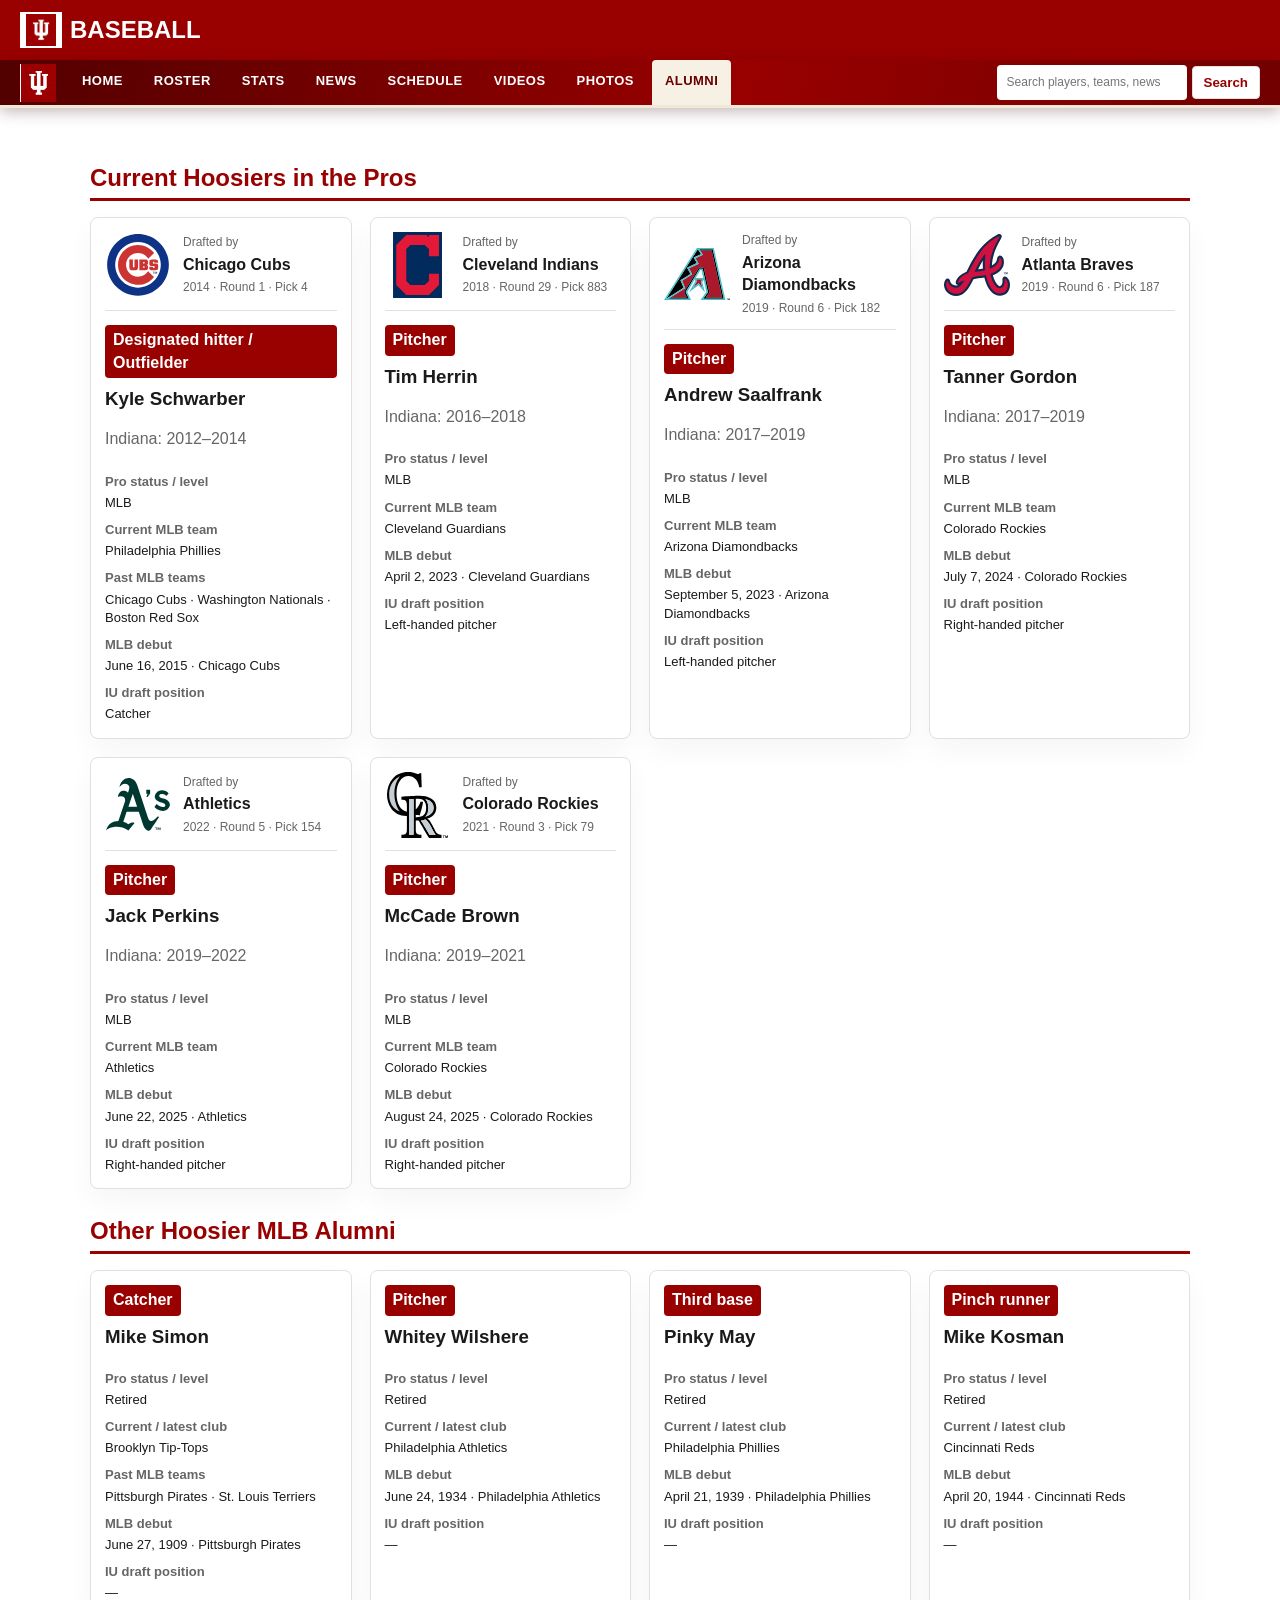
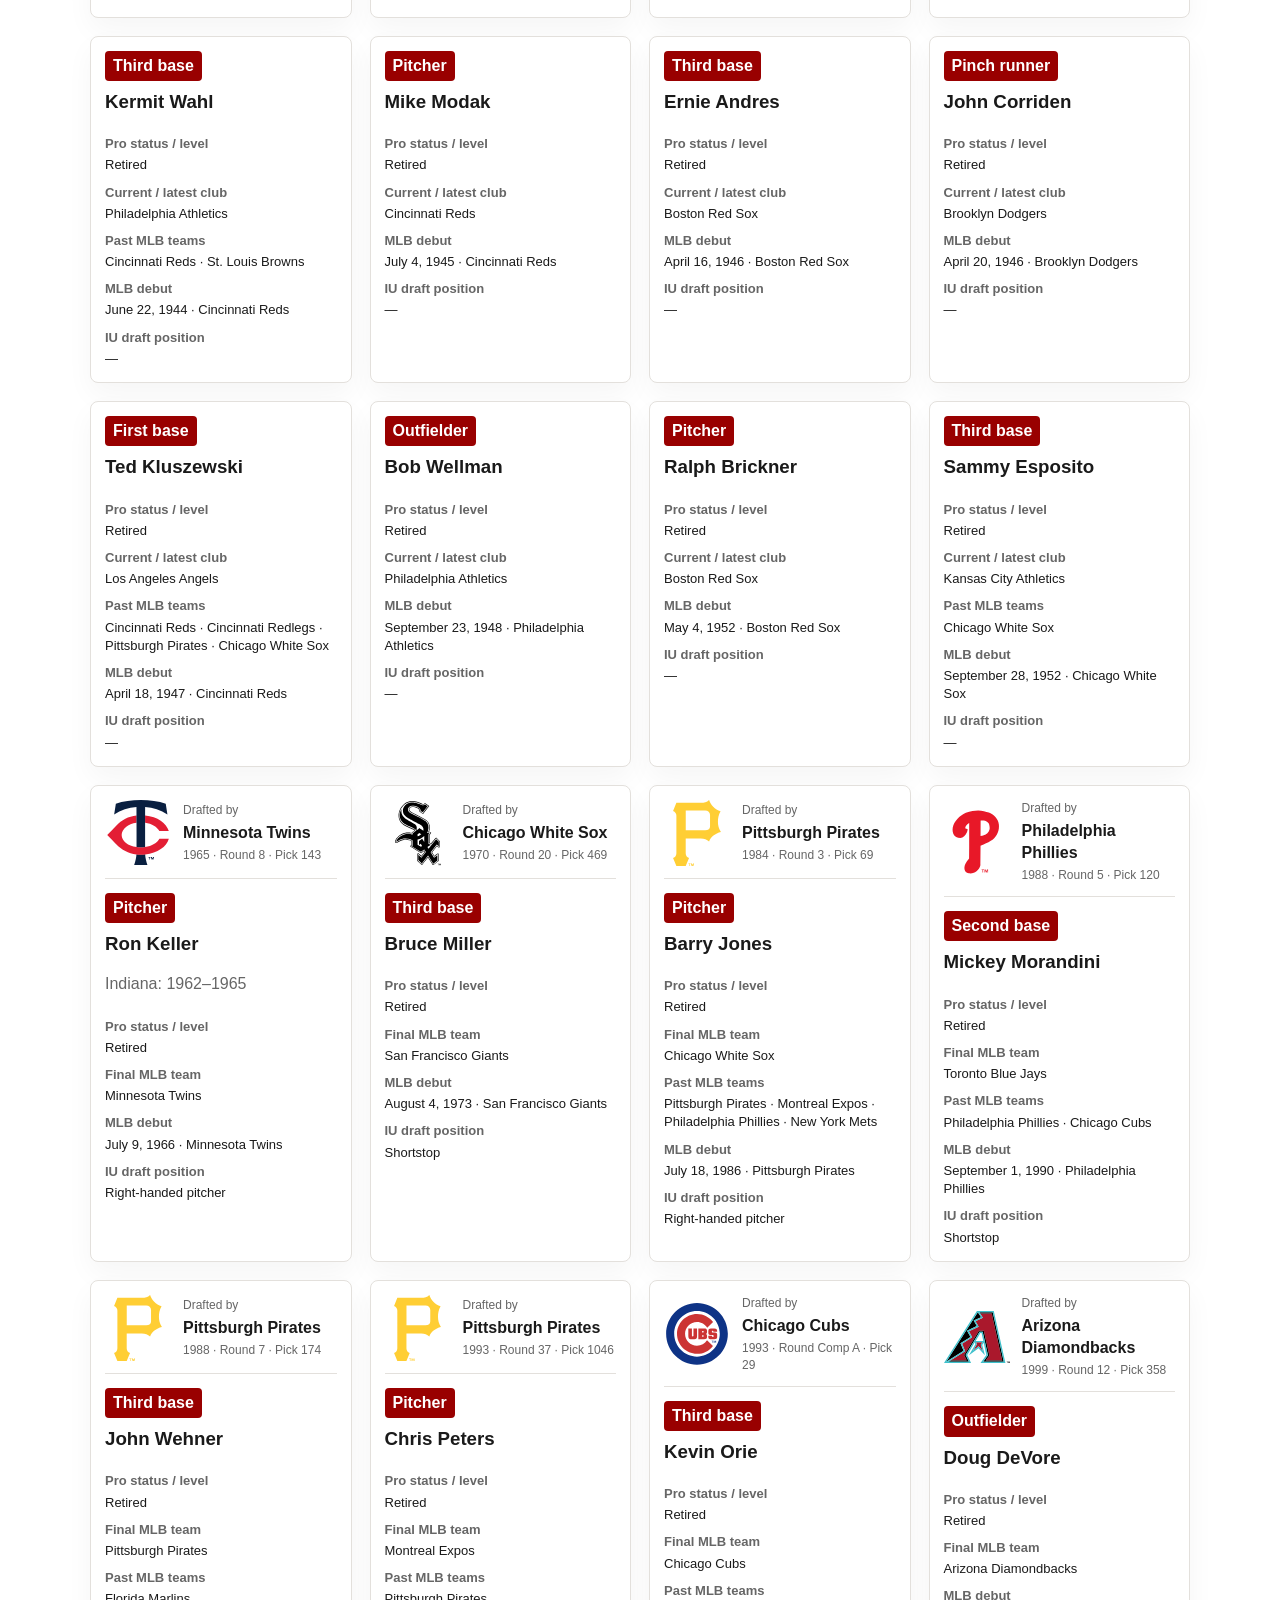
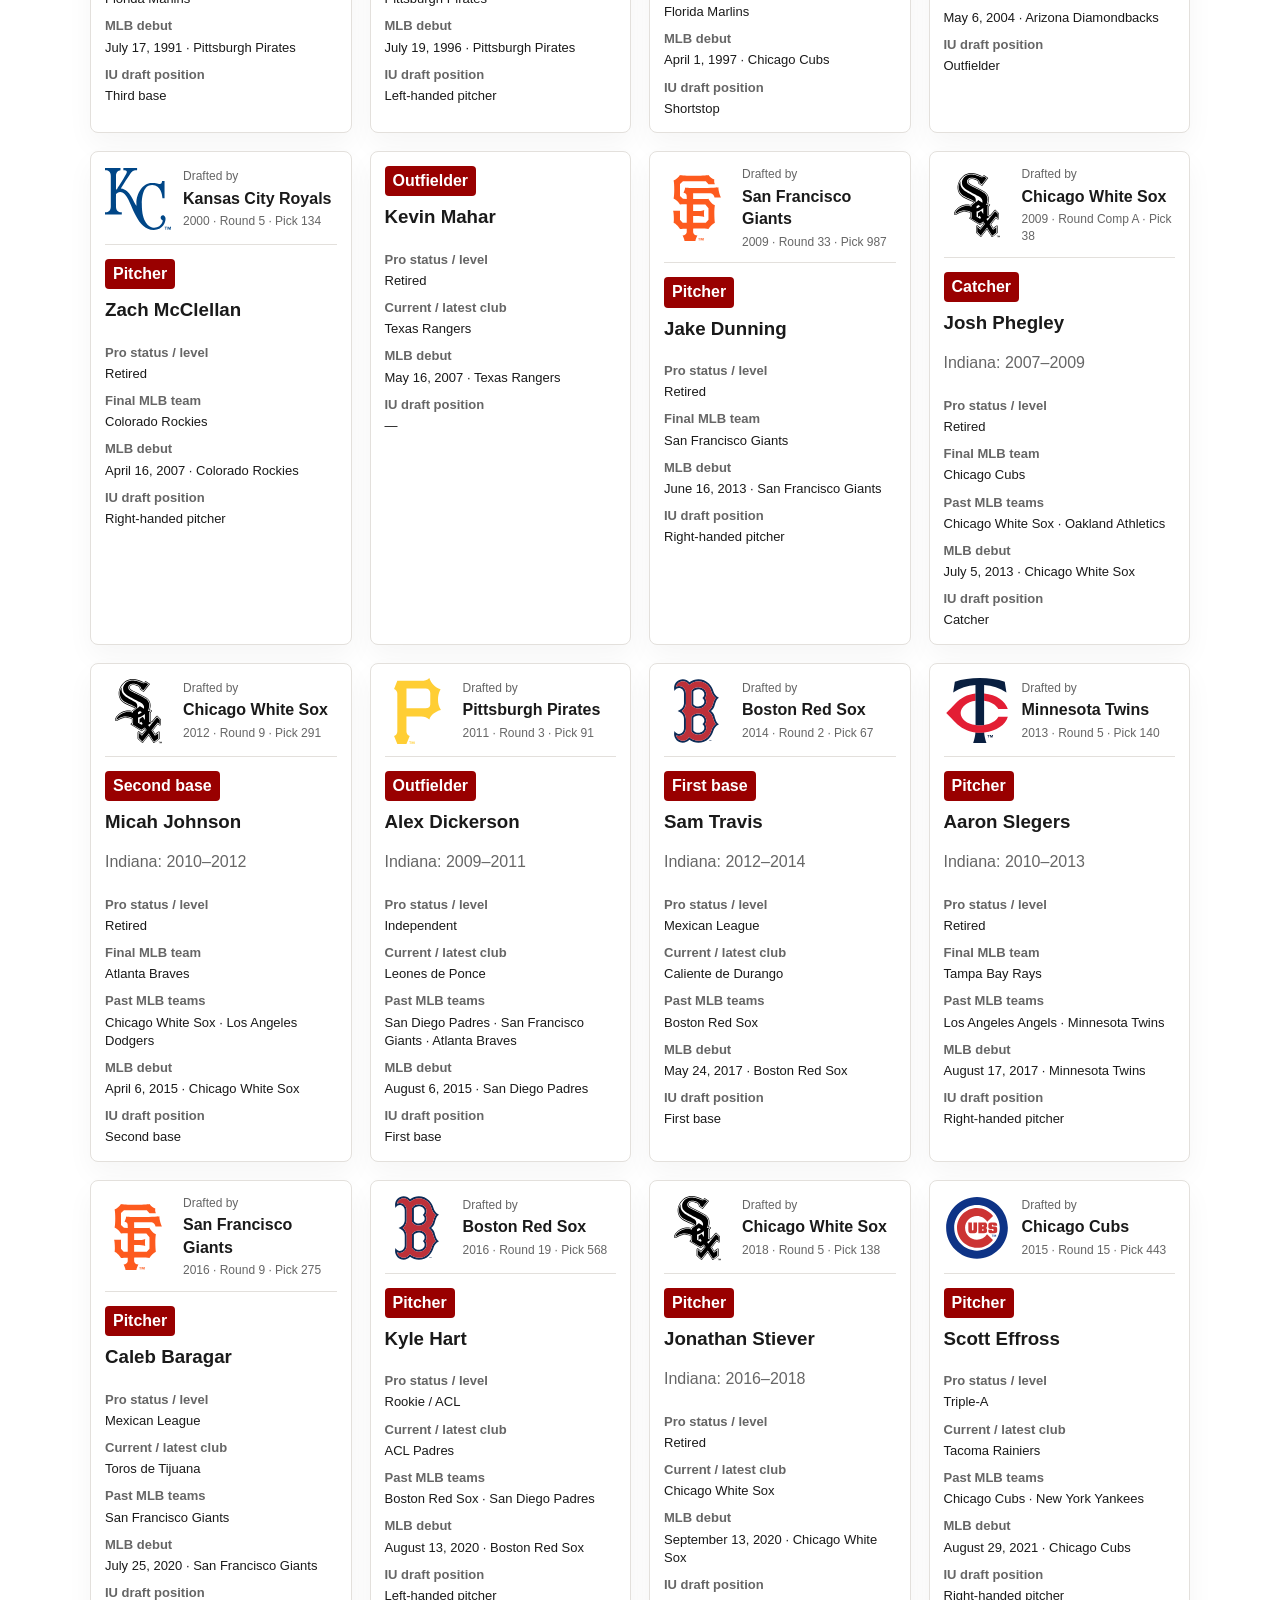
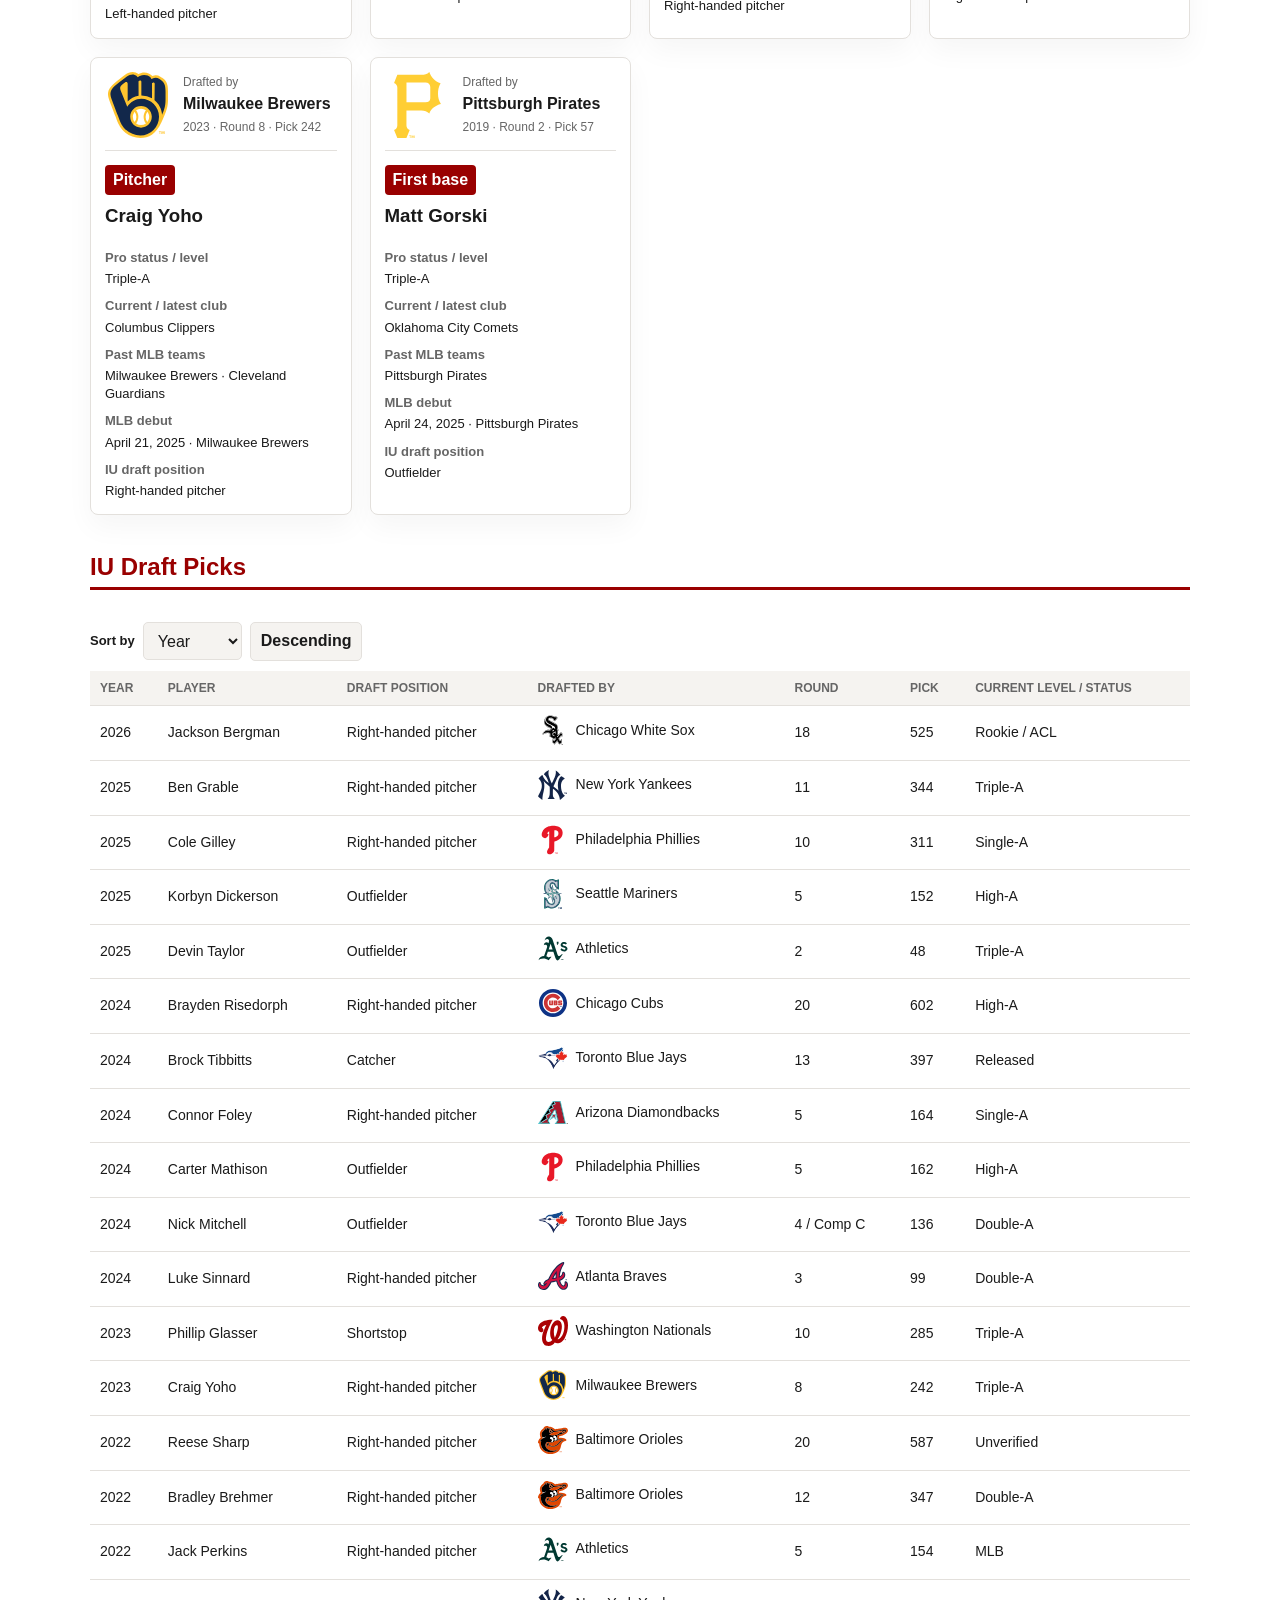
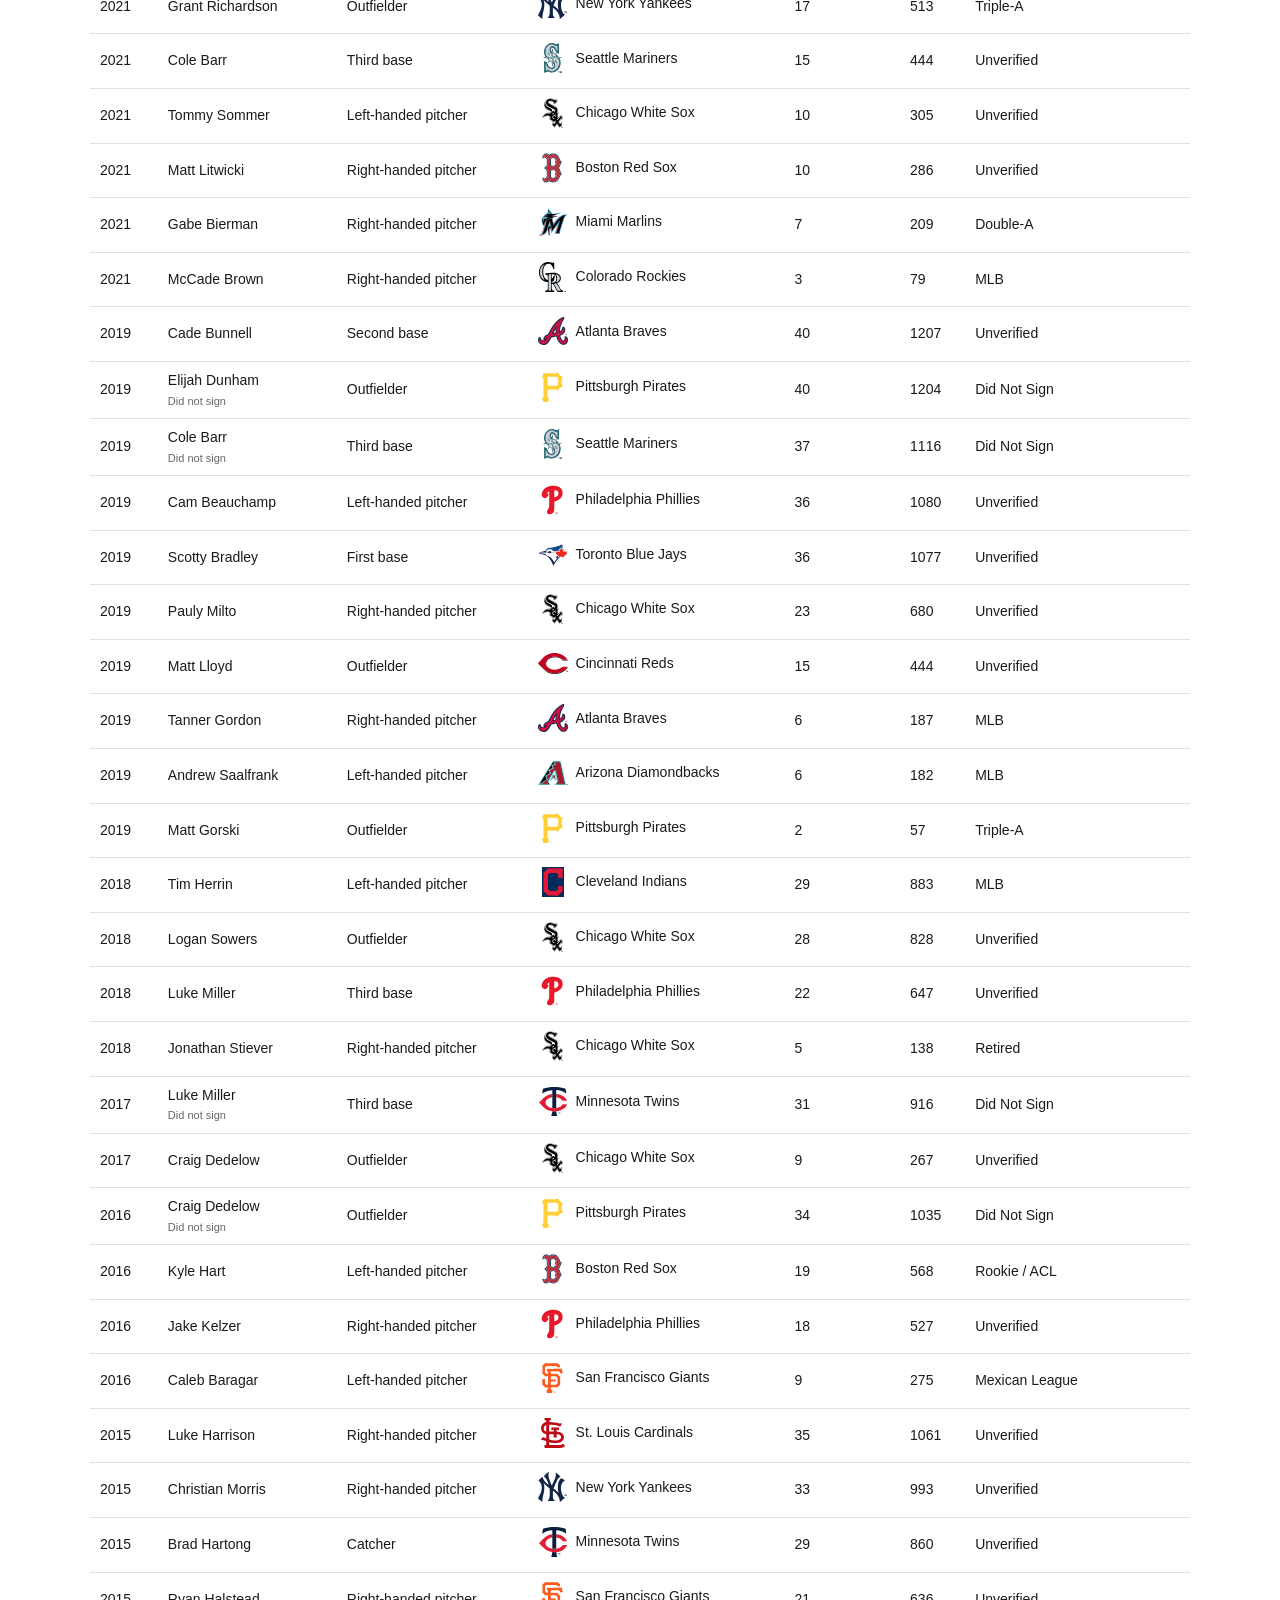
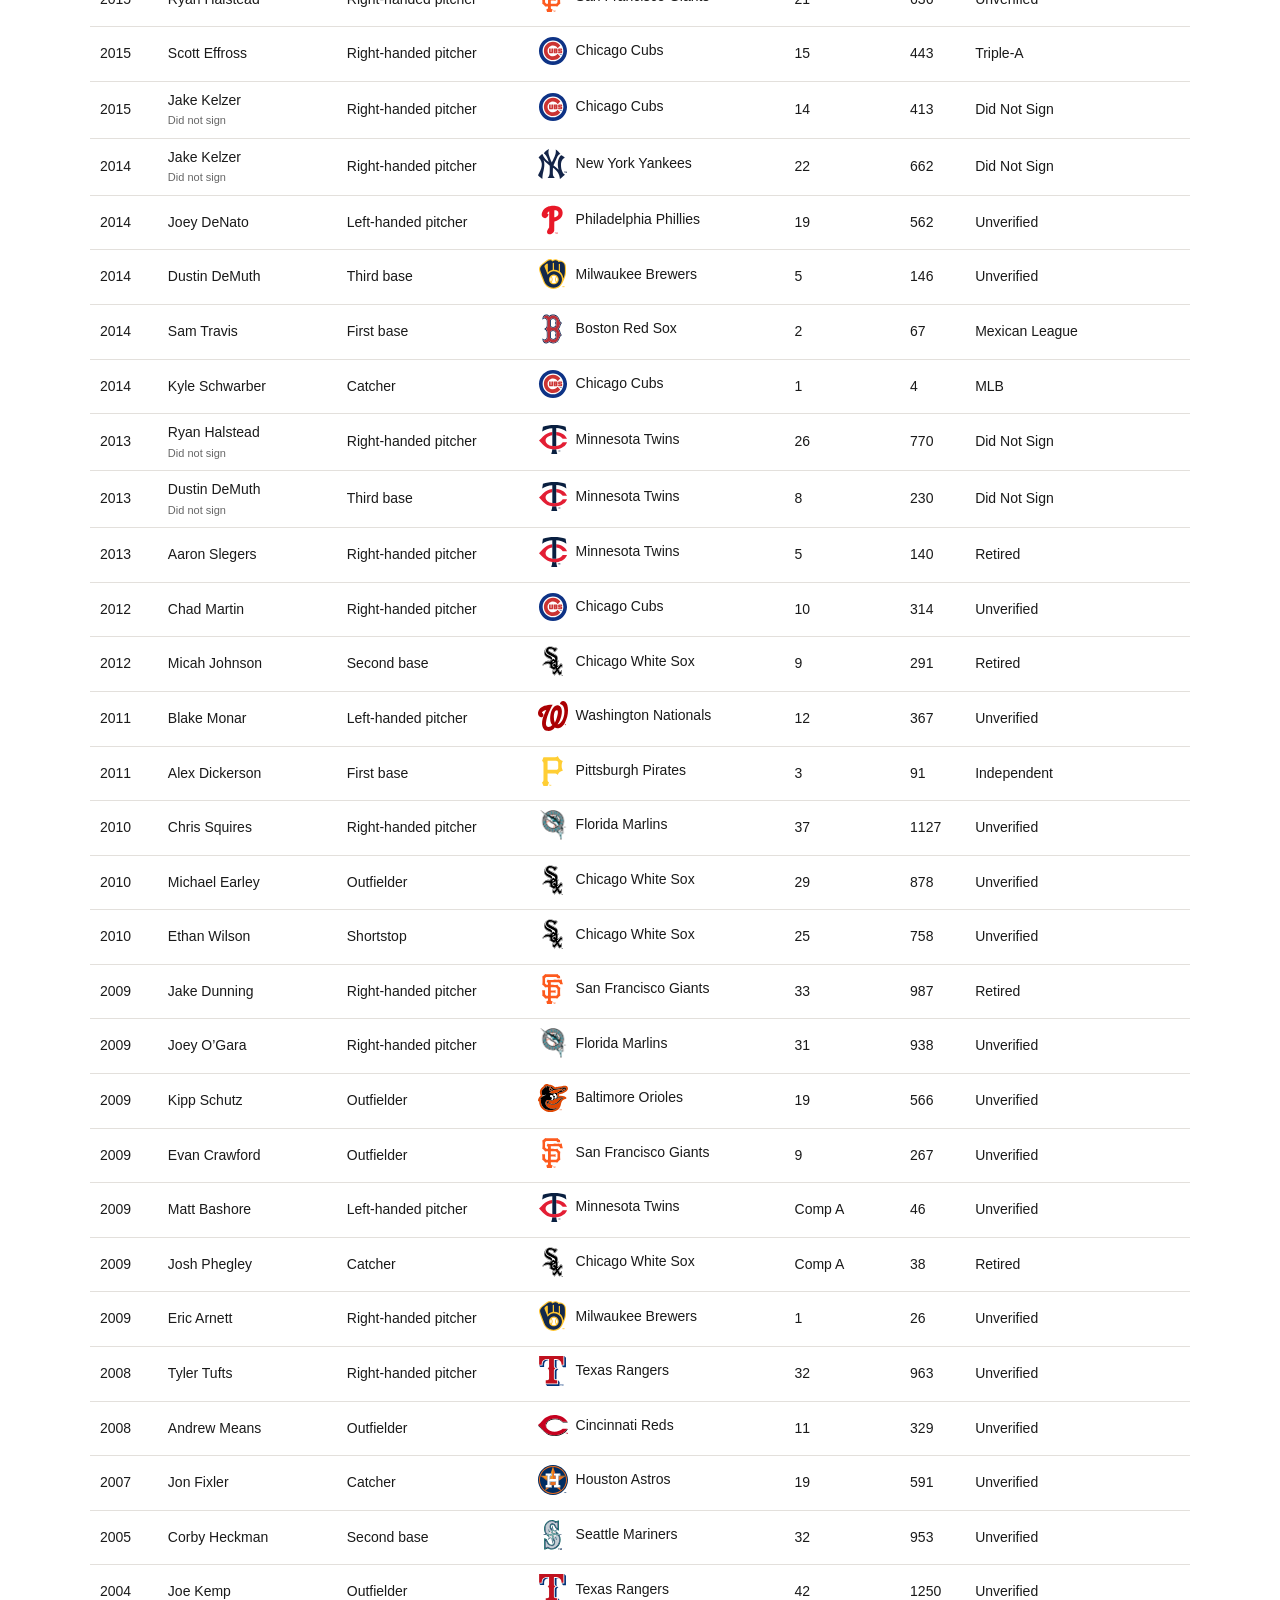
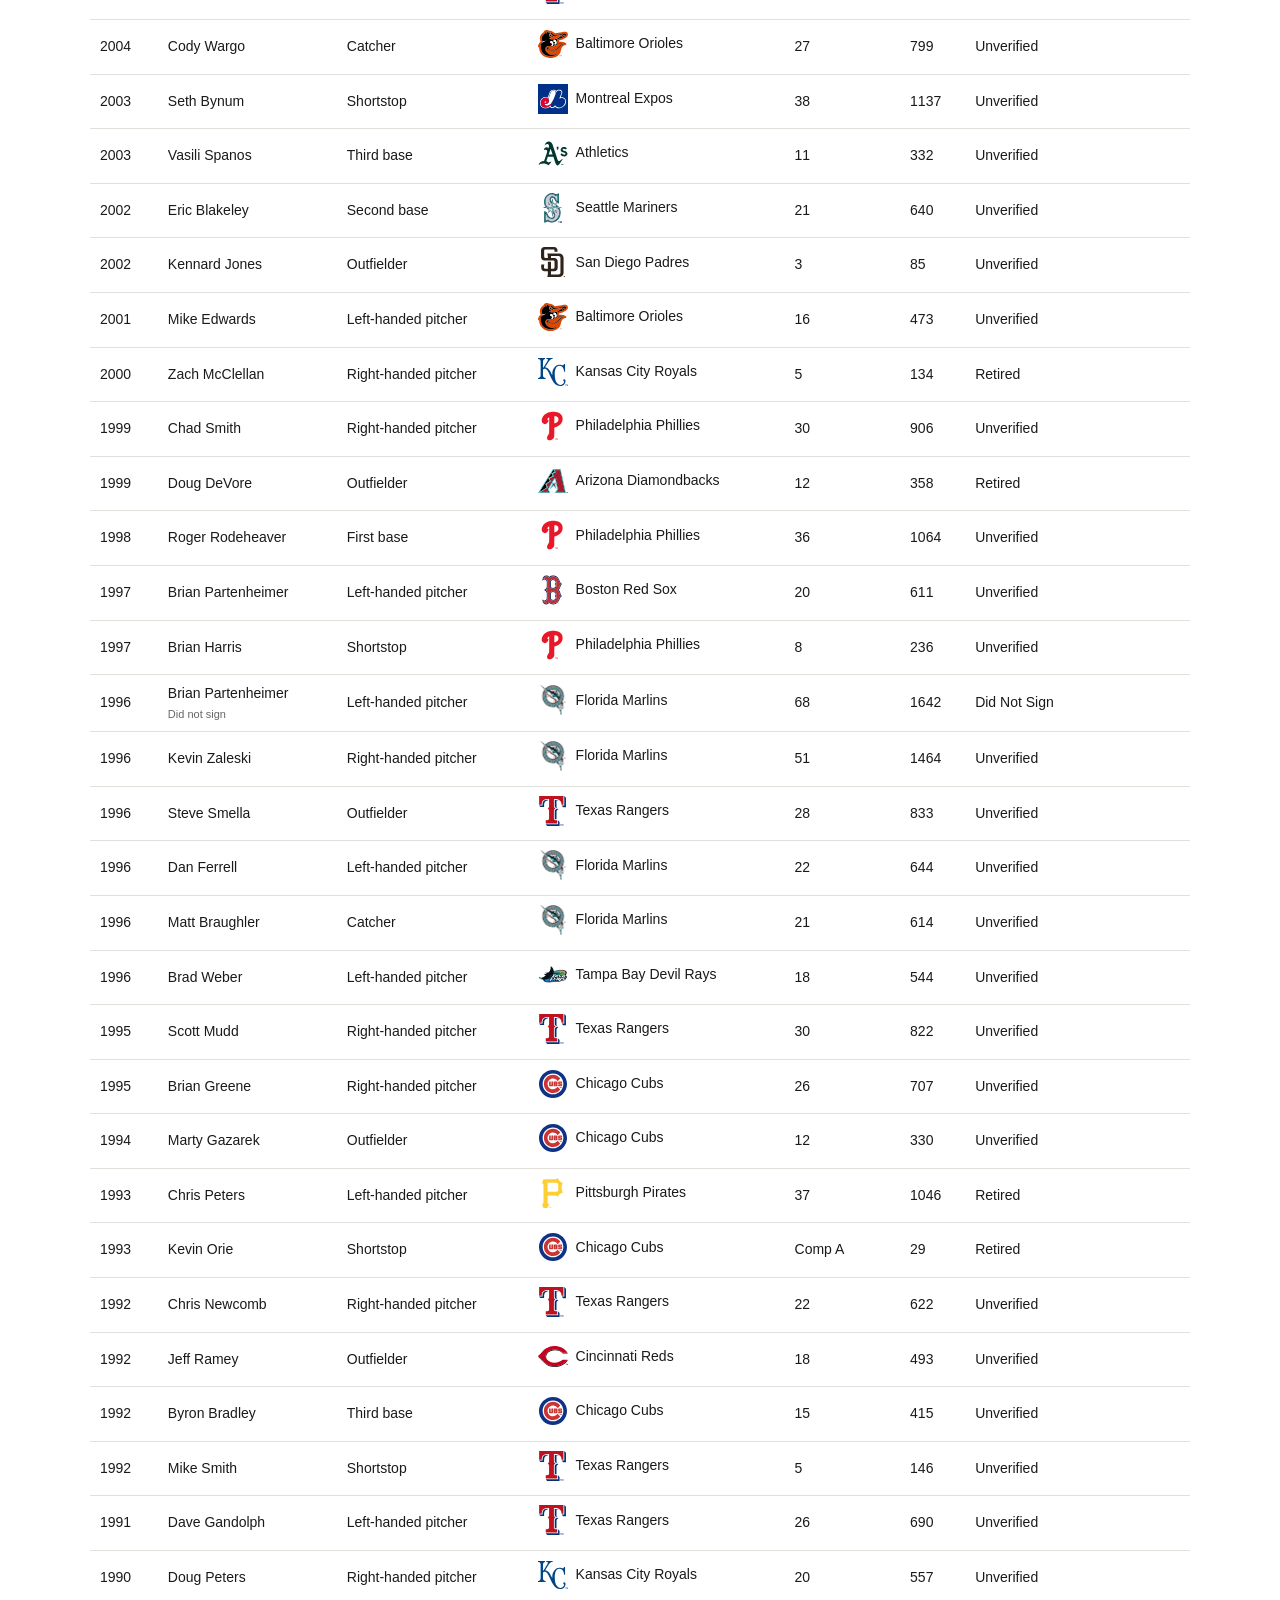
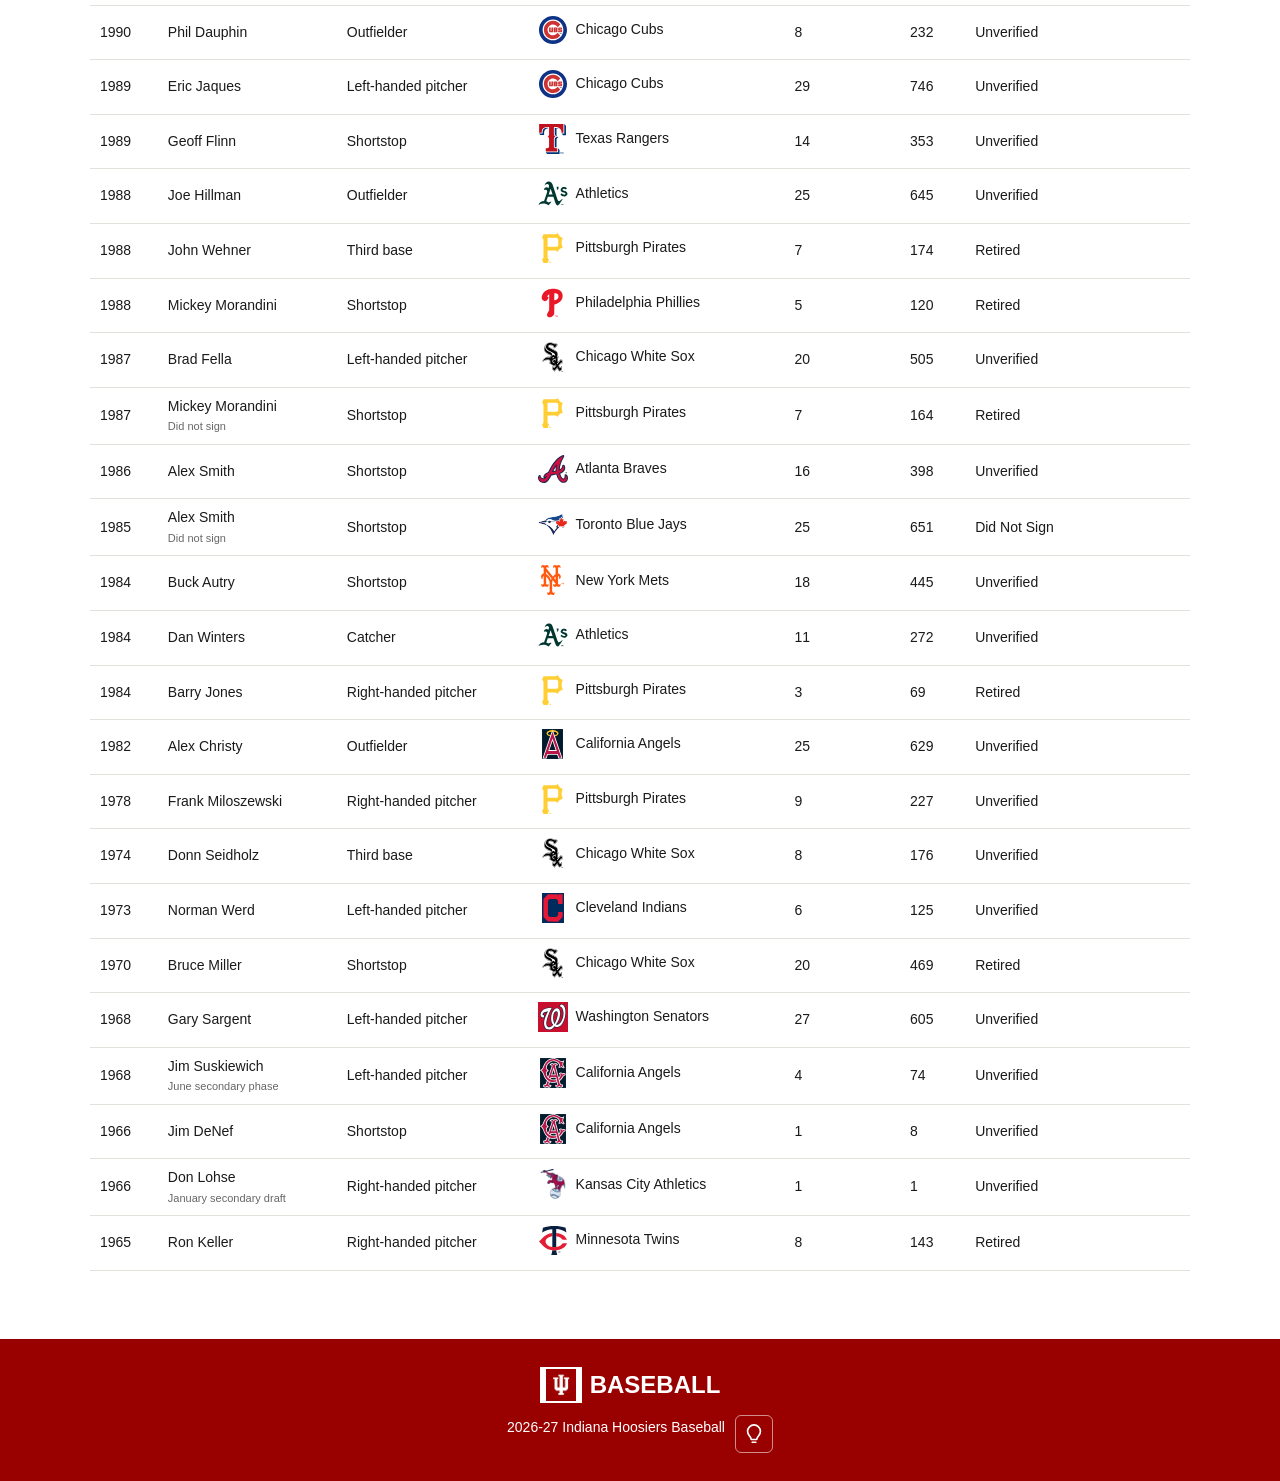
==== commit 0e4fca01: "hi" ====
--- a/Alumni.html
+++ b/Alumni.html
@@ -7,7 +7,7 @@
 <header class="top"><a class="brand" href="index.html"><b><img src="images/iu-altius-logo.jpg" alt="IU"></b> BASEBALL</a></header>
 <nav class="sub" aria-label="Main navigation"><a href="index.html">Home</a><a href="Roster.html">Roster</a><a href="Stats.html">Stats</a><a href="News.html">News</a><a href="Schedule.html">Schedule</a><a href="Videos.html">Videos</a><a href="Photos.html">Photos</a><form class="site-search" action="Search.html" role="search"><input type="search" name="q" placeholder="Search players, teams, news" aria-label="Search players, opponents, and articles"><button type="submit">Search</button></form></nav>
 <main id="app" data-view="alumni"></main>
-<footer><div class="brand" style="justify-content:center"><b>IU</b> BASEBALL</div>2026-27 Indiana Hoosiers Baseball</footer>
+<footer><div class="brand" style="justify-content:center"><b><img src="images/iu-altius-logo.jpg" alt="IU"></b> BASEBALL</div>2026-27 Indiana Hoosiers Baseball</footer>
 <script src="Data.js"></script>
 <script src="DraftHistory.js"></script>
 <script src="Render.js"></script>
--- a/style.css
+++ b/style.css
@@ -1929,6 +1929,50 @@
   grid-template-columns:repeat(auto-fit,minmax(260px,1fr));
 }
 
+.past-roster-card{
+  display:flex;
+  flex-direction:column;
+  align-items:flex-start;
+  min-width:0;
+  padding:14px;
+  border:1px solid var(--l);
+  border-radius:8px;
+  background:#fff;
+}
+
+.past-roster-card .past-roster-logo{
+  width:100%;
+  height:150px;
+  aspect-ratio:auto;
+  object-fit:contain;
+  background:transparent;
+}
+
+.past-roster-card h3{
+  margin:4px 0;
+  font-size:18px;
+}
+
+.past-roster-card p{
+  margin:3px 0;
+}
+
+.past-roster-card .profile-number{
+  margin-top:8px;
+}
+
+.past-roster-card .past-roster-statline{
+  color:var(--m);
+  font-size:13px;
+}
+
+.past-roster-link{
+  margin-top:auto;
+  padding-top:8px;
+  color:var(--c);
+  font-weight:700;
+}
+
 .alumni-card{
   min-width:0;
 }
@@ -1979,61 +2023,17 @@
   border-bottom:1px solid var(--l);
 }
 
-.alumni-team-badge{
-  display:inline-flex;
-  align-items:center;
-  gap:7px;
-  min-width:0;
-  max-width:100%;
-  vertical-align:middle;
-}
-
-.alumni-team-badge img{
-  width:28px;
-  height:28px;
-  flex:0 0 28px;
-  object-fit:contain;
-}
-
-.alumni-team-badge>span{
-  overflow-wrap:anywhere;
-}
-
-.alumni-draft-logo{
+.alumni-draft>img{
   width:66px;
   height:66px;
   flex:0 0 66px;
-  justify-content:center;
-}
-
-.alumni-draft-logo img{
-  width:66px;
-  height:66px;
-  flex-basis:66px;
   object-fit:contain;
-}
-
-.alumni-team-list{
-  display:flex;
-  flex-wrap:wrap;
-  gap:8px 12px;
-}
-
-.alumni-debut{
-  display:flex;
-  flex-wrap:wrap;
-  align-items:center;
-  gap:4px 8px;
 }
 
 .alumni-draft span,
 .alumni-draft strong,
 .alumni-draft small{
   display:block;
-}
-
-.alumni-draft .alumni-team-badge{
-  display:inline-flex;
 }
 
 .alumni-draft span,
